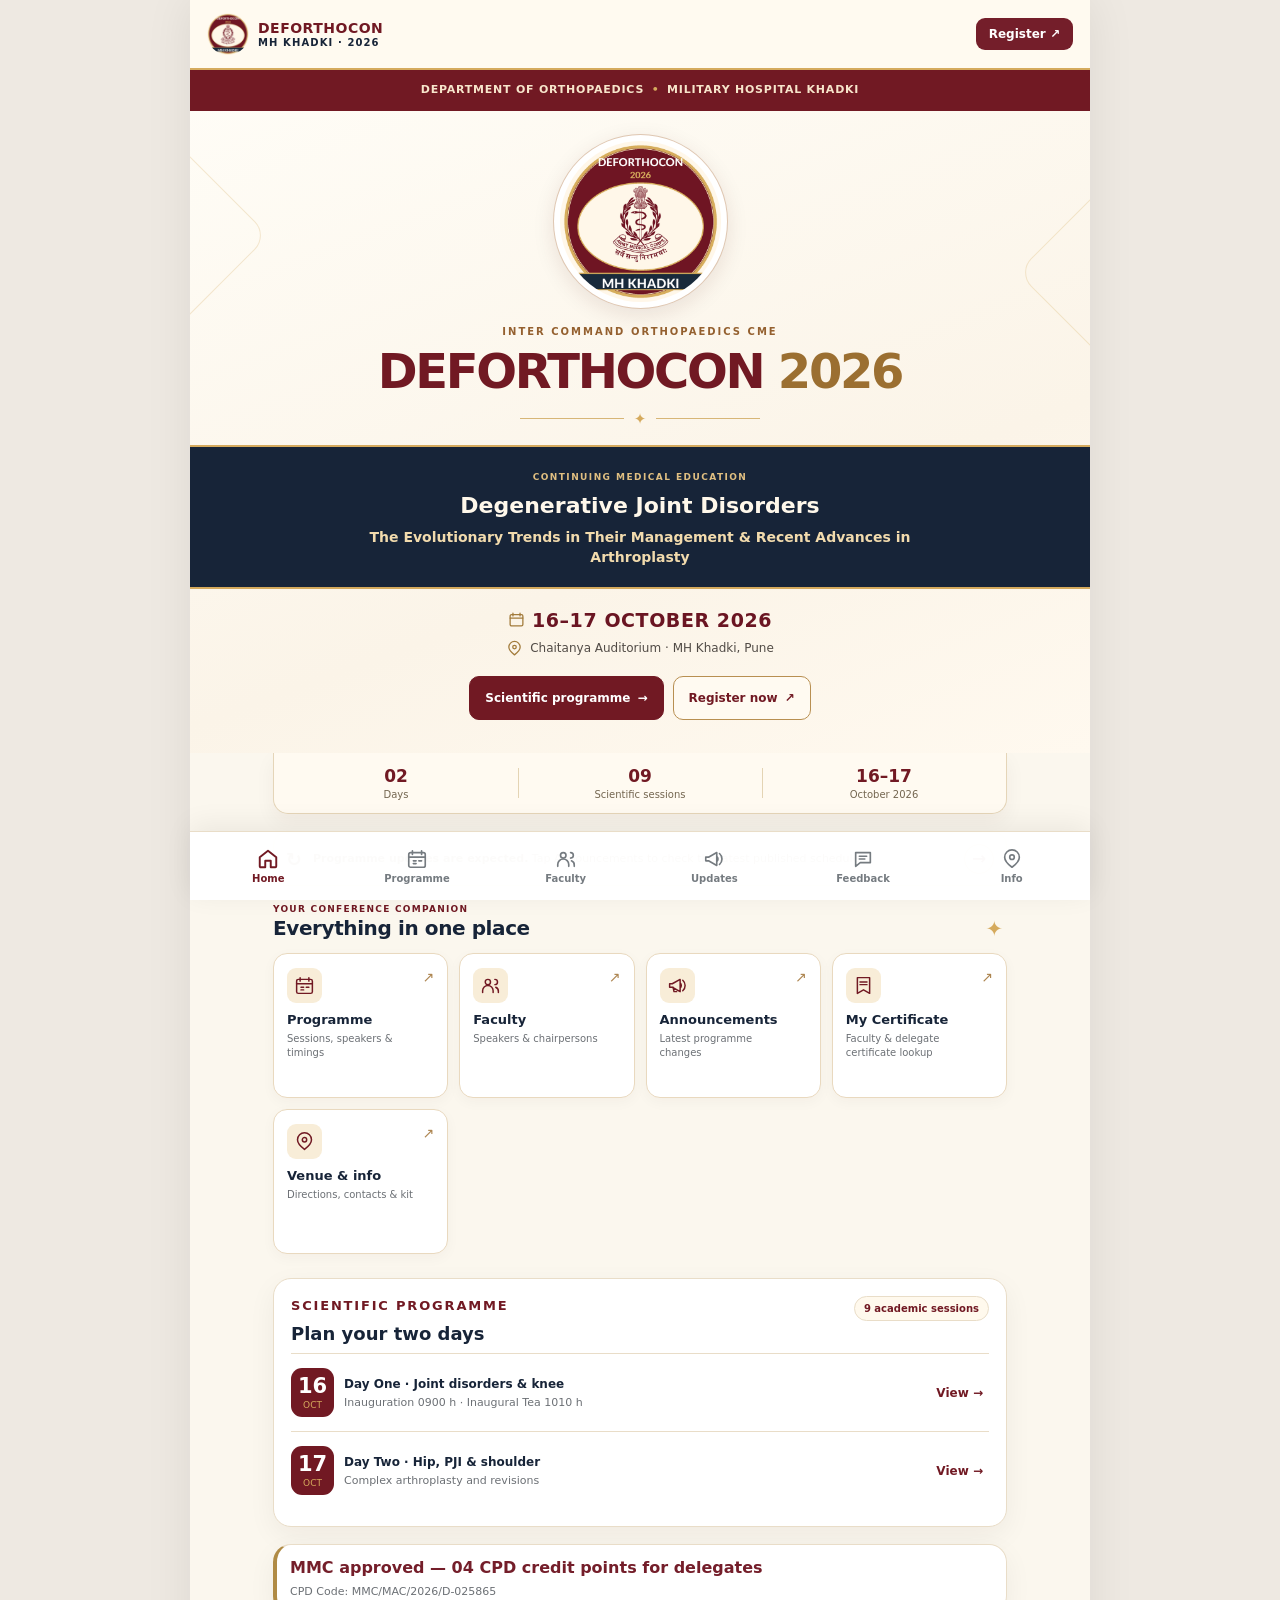
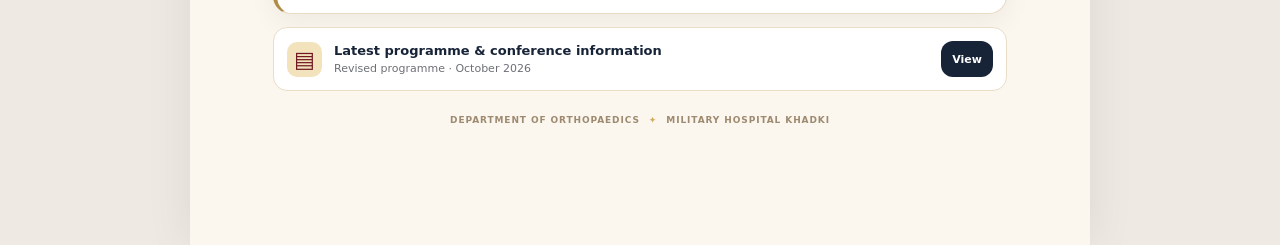
==== index.html @ d6be32d0 "Accept uploaded Brochure 3 original filename without requiring renaming" ====
<!doctype html>
<html lang="en">
<head>
  <meta charset="utf-8">
  <meta name="viewport" content="width=device-width, initial-scale=1, viewport-fit=cover">
  <meta name="theme-color" content="#6f1523">
  <meta name="description" content="DEFORTHOCON 2026 conference companion: scientific programme, faculty, registration and venue for the Orthopaedics CME at Military Hospital Khadki.">
  <meta name="apple-mobile-web-app-capable" content="yes">
  <meta name="apple-mobile-web-app-status-bar-style" content="default">
  <meta name="apple-mobile-web-app-title" content="DEFORTHOCON">
  <meta name="color-scheme" content="light">
  <link rel="manifest" href="manifest.webmanifest">
  <link rel="icon" href="assets/icon-192.png" sizes="192x192" type="image/png">
  <link rel="apple-touch-icon" href="assets/apple-touch-icon.png">
  <link rel="stylesheet" href="style.css">
  <title>DEFORTHOCON 2026 · MH Khadki</title>
</head>
<body>
  <div class="app-shell">
    <header class="topbar">
      <button id="home-logo" class="brand-button" type="button" aria-label="Go to home">
        <img src="assets/icon-192.png" width="44" height="44" alt="DefOrthoCon emblem">
        <span class="brand-wordmark"><strong>DEFORTHOCON</strong><small>MH KHADKI · 2026</small></span>
      </button>
      <a class="header-register" id="header-register" href="#registration" target="_blank" rel="noopener noreferrer">Register <span aria-hidden="true">↗</span></a>
    </header>

    <main id="main-content" tabindex="-1">
      <section id="screen-home" class="screen active" aria-labelledby="home-heading">
        <div class="hero">
          <div class="hero-ornament hero-ornament-left" aria-hidden="true"></div>
          <div class="hero-ornament hero-ornament-right" aria-hidden="true"></div>
          <div class="hero-topline">DEPARTMENT OF ORTHOPAEDICS <span aria-hidden="true">•</span> MILITARY HOSPITAL KHADKI</div>
          <div class="hero-logo-frame">
            <img class="hero-logo" src="assets/icon-512.png" width="150" height="150" alt="DefOrthoCon 2026 emblem featuring the Army Medical Corps insignia">
          </div>
          <p class="hero-kicker">INTER COMMAND ORTHOPAEDICS CME</p>
          <h1 id="home-heading">DEFORTHOCON <span>2026</span></h1>
          <div class="title-rule" aria-hidden="true"><span></span><b>✦</b><span></span></div>
          <div class="hero-thematic">
            <span class="theme-small">CONTINUING MEDICAL EDUCATION</span>
            <p>Degenerative Joint Disorders</p>
            <p class="theme-detail">The Evolutionary Trends in Their Management &amp; Recent Advances in Arthroplasty</p>
          </div>
          <div class="hero-event-info">
            <div class="hero-date"><svg viewBox="0 0 24 24" aria-hidden="true"><rect x="3" y="5" width="18" height="16" rx="2"/><path d="M7 3v4M17 3v4M3 10h18"/></svg><strong>16–17 OCTOBER 2026</strong></div>
            <div class="hero-venue"><svg viewBox="0 0 24 24" aria-hidden="true"><path d="M20 10c0 5-8 11-8 11S4 15 4 10a8 8 0 1 1 16 0Z"/><circle cx="12" cy="10" r="2.5"/></svg><span>Chaitanya Auditorium <span aria-hidden="true">·</span> MH Khadki, Pune</span></div>
          </div>
          <div class="hero-actions">
            <a class="button button-gold" href="#programme" data-screen-link="programme">Scientific programme <span aria-hidden="true">→</span></a>
            <a class="button button-outline" id="hero-register" href="#registration" target="_blank" rel="noopener noreferrer">Register now <span aria-hidden="true">↗</span></a>
          </div>
        </div>
        <div class="content home-content">
          <div class="conference-stats" aria-label="Conference at a glance">
            <div><strong>02</strong><span>Days</span></div>
            <div><strong>09</strong><span>Scientific sessions</span></div>
            <div><strong>16–17</strong><span>October 2026</span></div>
          </div>
          <div class="notice home-notice"><span class="notice-icon" aria-hidden="true">↻</span><span><strong>Programme updates are expected.</strong> Tap Announcements to check the latest published schedule.</span><button type="button" data-screen-target="updates" aria-label="View announcements">→</button></div>
          <div class="home-section-heading"><div><p class="eyebrow maroon">YOUR CONFERENCE COMPANION</p><h2 class="section-title">Everything in one place</h2></div><span class="section-mark" aria-hidden="true">✦</span></div>
          <div class="feature-grid">
            <button type="button" class="feature-card" data-screen-target="programme"><span class="feature-icon"><svg viewBox="0 0 24 24" aria-hidden="true"><rect x="3" y="5" width="18" height="16" rx="2"/><path d="M7 3v4M17 3v4M3 10h18M8 14h3M8 17h3M14 14h3"/></svg></span><strong>Programme</strong><small>Sessions, speakers &amp; timings</small><span class="feature-arrow" aria-hidden="true">↗</span></button>
            <button type="button" class="feature-card" data-screen-target="faculty"><span class="feature-icon"><svg viewBox="0 0 24 24" aria-hidden="true"><circle cx="9" cy="8" r="3"/><path d="M3 20v-2a6 6 0 0 1 12 0v2M17 5a3 3 0 0 1 0 6M18 14a5 5 0 0 1 3 5v1"/></svg></span><strong>Faculty</strong><small>Speakers &amp; chairpersons</small><span class="feature-arrow" aria-hidden="true">↗</span></button>
            <button type="button" class="feature-card" data-screen-target="updates"><span class="feature-icon"><svg viewBox="0 0 24 24" aria-hidden="true"><path d="M3 10v4h3l9 5V5l-9 5H3ZM15 9a4 4 0 0 1 0 6M18 6a8 8 0 0 1 0 12M7 14l1 5h3"/></svg></span><strong>Announcements</strong><small>Latest programme changes</small><span class="feature-arrow" aria-hidden="true">↗</span></button>
            <button type="button" class="feature-card" data-screen-target="certificate"><span class="feature-icon"><svg viewBox="0 0 24 24" aria-hidden="true"><path d="M5 3h14v18l-7-4-7 4V3Z"/><path d="M8 8h8M8 11h8"/></svg></span><strong>My Certificate</strong><small>Faculty &amp; delegate certificate lookup</small><span class="feature-arrow" aria-hidden="true">↗</span></button>
            <button type="button" class="feature-card" data-screen-target="info"><span class="feature-icon"><svg viewBox="0 0 24 24" aria-hidden="true"><path d="M20 10c0 5-8 11-8 11S4 15 4 10a8 8 0 1 1 16 0Z"/><circle cx="12" cy="10" r="2.5"/></svg></span><strong>Venue &amp; info</strong><small>Directions, contacts &amp; kit</small><span class="feature-arrow" aria-hidden="true">↗</span></button>
          </div>
          <div class="card next-card">
            <div class="card-header"><div><p class="eyebrow maroon">SCIENTIFIC PROGRAMME</p><h2>Plan your two days</h2></div><span class="mini-label">9 academic sessions</span></div>
            <div class="day-preview"><span class="date-square"><b>16</b><small>OCT</small></span><span><strong>Day One · Joint disorders &amp; knee</strong><small>Inauguration 0900 h · Inaugural Tea 1010 h</small></span><button class="text-link" data-open-day="0" type="button">View →</button></div>
            <div class="day-preview"><span class="date-square"><b>17</b><small>OCT</small></span><span><strong>Day Two · Hip, PJI &amp; shoulder</strong><small>Complex arthroplasty and revisions</small></span><button class="text-link" data-open-day="1" type="button">View →</button></div>
          </div>
          <div class="card" style="margin:13px 0;padding:13px;border-left:4px solid #b08b45"><strong style="color:#741e2a">MMC approved — 04 CPD credit points for delegates</strong><p style="font-size:11px;margin:6px 0 0">CPD Code: MMC/MAC/2026/D-025865</p></div>
          <div class="resource-card"><span class="resource-icon" aria-hidden="true">▤</span><span><strong>Latest programme &amp; conference information</strong><small>Revised programme · October 2026</small></span><a class="button button-small" href="#brochure" data-open-brochure>View</a></div>
          <p class="home-footer">DEPARTMENT OF ORTHOPAEDICS <span aria-hidden="true">✦</span> MILITARY HOSPITAL KHADKI</p>
        </div>
      </section>

      <section id="screen-programme" class="screen" aria-labelledby="programme-heading">
        <div class="page-intro"><p class="eyebrow maroon">SCIENTIFIC PROGRAMME</p><h1 id="programme-heading">Programme</h1><p>Browse sessions, chairs, speakers and timings. The programme may be updated before the conference.</p></div>
        <div class="sticky-day-switch" role="tablist" aria-label="Programme day"><button id="tab-day-0" type="button" role="tab" aria-selected="true" class="day-tab active" data-day="0">16 October <small>Friday · Day 1</small></button><button id="tab-day-1" type="button" role="tab" aria-selected="false" class="day-tab" data-day="1">17 October <small>Saturday · Day 2</small></button></div>
        <div class="content schedule-content"><div id="programme-list" aria-live="polite"></div><p class="footnote"><strong>MMC approved: 04 CPD credit points for delegates.</strong> CPD Code: MMC/MAC/2026/D-025865.</p><p class="footnote">Source: Revised scientific programme in the supplied brochure. The organising team may publish further changes.</p></div>
      </section>

      <section id="screen-faculty" class="screen" aria-labelledby="faculty-heading">
        <div class="page-intro"><p class="eyebrow maroon">CONFERENCE FACULTY</p><h1 id="faculty-heading">Faculty</h1><p>Speakers and chairpersons for DEFORTHOCON 2026, with institutional affiliations as submitted for MMC accreditation.</p></div>
        <div class="content">
          <div class="faculty-summary"><span><strong id="faculty-count">0</strong><small>Faculty members</small></span><span class="faculty-source">DEFORTHOCON 2026 · MMC faculty list</span></div>
          <label class="search-field"><span aria-hidden="true">⌕</span><input id="faculty-search" type="search" placeholder="Search name, role, affiliation or topic" autocomplete="off" aria-label="Search faculty"></label>
          <div id="faculty-list" class="faculty-list faculty-list-text"></div><p id="faculty-empty" class="empty-state" hidden>No matching faculty member found.</p>
        </div>
      </section>

      <section id="screen-updates" class="screen" aria-labelledby="updates-heading"><div class="page-intro"><p class="eyebrow maroon">CONFERENCE DESK</p><h1 id="updates-heading">Announcements</h1><p>Schedule revisions and official conference notices.</p></div><div class="content"><button class="button button-maroon full-width" id="check-updates" type="button">Check for latest version ↻</button><p id="update-status" class="footnote" role="status" aria-live="polite"></p><div id="announcements-list"></div><p class="footnote">Updates become available when the organiser republishes the site. Push notifications and live messaging are not enabled in this first version.</p></div></section>


      <section id="screen-feedback" class="screen" aria-labelledby="feedback-heading">
        <div class="page-intro"><p class="eyebrow maroon">SCIENTIFIC PROGRAMME</p><h1 id="feedback-heading">Session Feedback</h1>
          <p>Anonymous evaluation of the DEFORTHOCON scientific sessions.</p></div>
        <div class="content feedback-content">
          <div class="card feedback-card">
            <p>Rate the academic sessions you attended: <strong>1 = Poor</strong>, <strong>5 = Excellent</strong>. You may skip sessions or mark them Not attended.</p>
            <p class="footnote">No name, email ID, telephone number or login is requested.</p>
            <div class="feedback-days" role="tablist" aria-label="Feedback day">
              <button type="button" class="feedback-day active" data-feedback-day="0" role="tab" aria-selected="true">16 Oct · Day 1</button>
              <button type="button" class="feedback-day" data-feedback-day="1" role="tab" aria-selected="false">17 Oct · Day 2</button>
            </div>
            <form id="session-feedback-form" novalidate>
              <div id="feedback-sessions" aria-live="polite"></div>
              <div class="feedback-actions">
                <button type="submit" class="button button-maroon full-width" id="feedback-submit" disabled>Submit anonymous feedback</button>
                <p id="feedback-status" role="status" aria-live="polite" class="footnote">Checking feedback availability…</p>
              </div>
            </form>
          </div>
        </div>
      </section>

      <section id="screen-info" class="screen" aria-labelledby="info-heading"><div class="page-intro"><p class="eyebrow maroon">PLAN YOUR VISIT</p><h1 id="info-heading">Conference information</h1></div><div class="content">
        <div class="card"><p class="eyebrow maroon">VENUE</p><h2>Chaitanya Auditorium</h2><p>Military Hospital Khadki, Pune</p><a class="button button-maroon full-width" id="maps-link" target="_blank" rel="noopener noreferrer">Open in Google Maps ↗</a></div>
        <div class="card" id="webex-access" aria-labelledby="webex-heading">
          <p class="eyebrow maroon">LIVE ONLINE ACCESS</p>
          <h2 id="webex-heading">Join via Webex</h2>
          <p>The joining link will appear here after security clearance from the organising team.</p>
          <p class="footnote">The meeting details are not yet public. Please check this space on conference day.</p>
        </div>
        <div class="card registration" id="registration"><p class="eyebrow maroon">REGISTRATION</p><h2>Register for the CME</h2><p>Scan this QR code or open the original registration form linked in the brochure.</p><img class="qr-image" src="assets/registration-qr.png" width="180" height="180" alt="QR code for the DefOrthoCon registration form"><a class="button button-gold full-width" id="registration-link" target="_blank" rel="noopener noreferrer">Open registration form ↗</a><p class="footnote">The form and payment process are hosted externally. Check its terms and payment details before submitting.</p></div>
        <div class="card"><p class="eyebrow maroon">DOCUMENTS</p><h2>Latest programme</h2><p>Read the revised programme without leaving the app. Use the visible Back button to return here.</p><a class="button button-outline-dark full-width" href="#brochure" data-open-brochure>View latest programme →</a></div>
        <div class="card publication-card" id="digital-publications">
          <p class="eyebrow maroon">INAUGURAL RELEASE · 16 OCTOBER 2026</p>
          <h2>Digital Publications</h2>
          <p>The DEFORTHOCON 2026 scientific abstracts and patient education materials will be available here from <strong>09:30 hrs IST on 16 October 2026</strong>.</p>
          <div class="publication-tabs" role="tablist" aria-label="Choose digital publication">
            <button type="button" class="publication-tab active" id="publication-tab-souvenir" data-publication-tab="souvenir" role="tab" aria-selected="true" aria-controls="publication-panel-souvenir">e-Souvenir</button>
            <button type="button" class="publication-tab" id="publication-tab-booklet" data-publication-tab="booklet" role="tab" aria-selected="false" aria-controls="publication-panel-booklet">e-Booklet</button>
          </div>
          <div id="publication-panel-souvenir" class="publication-panel" role="tabpanel" aria-labelledby="publication-tab-souvenir">
            <div class="publication-item">
              <div><strong>Conference Abstracts</strong><small>82 pages · 16 scientific reviews · Hip, Knee and Shoulder</small></div>
              <a class="button button-outline-dark publication-download" data-publication-doc="abstracts" role="link" aria-disabled="true" tabindex="-1">Available 16 Oct, 09:30 IST</a>
            </div>
          </div>
          <div id="publication-panel-booklet" class="publication-panel" role="tabpanel" aria-labelledby="publication-tab-booklet" hidden>
            <p class="publication-section-desc">Arthroplasty Patient Information &amp; Self-Care Package · 31 pages per edition</p>
            <div class="publication-item">
              <div><strong>English Edition</strong><small>Hip, Knee and Shoulder Replacement · Patient guidance</small></div>
              <a class="button button-outline-dark publication-download" data-publication-doc="english" role="link" aria-disabled="true" tabindex="-1">Available 16 Oct, 09:30 IST</a>
            </div>
            <div class="publication-item">
              <div><strong>हिन्दी संस्करण</strong><small>आर्थ्रोप्लास्टी रोगी जानकारी · 31 पृष्ठ</small></div>
              <a class="button button-outline-dark publication-download" data-publication-doc="hindi" role="link" aria-disabled="true" tabindex="-1">Available 16 Oct, 09:30 IST</a>
            </div>
          </div>
          <p id="publication-status" class="publication-status" role="status" aria-live="polite">Checking release status…</p>
          <p class="footnote">Files are released together at 09:30 hrs IST. For problems downloading, please contact the organising team.</p>
        </div>
        <div class="card certificate-shortcut"><p class="eyebrow maroon">AFTER THE CONFERENCE</p><h2>Faculty &amp; Delegate Certificates</h2><p>Use the email ID or mobile number in the conference register. Certificates are released after attendance verification.</p><a class="button button-maroon full-width" href="#certificate" data-screen-link="certificate">Find my certificate →</a></div>
        <div class="card"><p class="eyebrow maroon">MMC ACCREDITATION</p><h2>04 CPD credit points approved for delegates</h2><p>MMC CPD Code: <strong>MMC/MAC/2026/D-025865</strong></p><p>Approved on 09 October 2026. Faculty/speaker credit is regulated separately by MMC (one point per lecture under the approval letter). Attendance verification and MMC reporting are mandatory.</p></div>
        <h2 class="section-title">Organising committee</h2><div id="committee-list" class="committee-grid"></div>
        <h2 class="section-title">For queries</h2><div id="contact-list"></div>
        <div id="install-panel" class="card install-panel"><p class="eyebrow maroon">USE LIKE AN APP</p><h2>Install DEFORTHOCON</h2><p>Keep the programme on your home screen and reopen it quickly throughout the conference.</p><button id="install-button" class="button button-maroon full-width" type="button">Install app</button><p id="install-help" class="footnote">On iPhone: open this page in Safari, tap Share, then choose “Add to Home Screen”.</p></div>
      </div></section>

      <section id="screen-certificate" class="screen" aria-labelledby="certificate-heading">
        <div class="page-intro">
          <p class="eyebrow maroon">FACULTY &amp; DELEGATES</p>
          <h1 id="certificate-heading">My Certificate</h1>
          <p>Retrieve your DEFORTHOCON 2026 certificate using the email ID or mobile number recorded with the conference team.</p>
        </div>
        <div class="content certificate-content">
          <div class="card certificate-lookup-card">
            <p class="eyebrow maroon">CERTIFICATE LOOKUP</p>
            <h2>Enter your registered details</h2>
            <p>Certificates will be released after the conference and attendance verification. Your category is selected automatically as Faculty or Delegate.</p>
            <form id="certificate-form" class="certificate-form">
              <label for="certificate-identifier">Registered email ID or mobile number</label>
              <input id="certificate-identifier" name="identifier" type="text" inputmode="email" autocomplete="email" maxlength="120" placeholder="Email ID or 10-digit mobile number" required>
              <button id="certificate-submit" class="button button-maroon full-width" type="submit">Find my certificate</button>
            </form>
            <div id="certificate-test-panel" class="card certificate-test-panel" hidden>
              <strong>Organiser-only dry run — not a valid certificate</strong>
              <p>Use your private test key to test the complete service and watermarked PDF before certificate release. This never uses real attendee records.</p>
              <label><input type="checkbox" id="certificate-test-toggle"> Enable private test mode</label>
              <div id="certificate-test-controls" hidden>
                <label for="certificate-test-key">Private test key</label>
                <input type="password" id="certificate-test-key" autocomplete="off" placeholder="Vercel CERTIFICATE_TEST_KEY">
                <label for="certificate-test-category">Test a</label>
                <select id="certificate-test-category"><option value="delegate">Delegate</option><option value="faculty">Faculty</option></select>
                <p>With test mode enabled, click <strong>Find my certificate</strong> above and then <strong>Download certificate PDF</strong>.</p>
              </div>
            </div>
            <div id="certificate-message" class="certificate-message info" role="status" aria-live="polite" hidden></div>
          </div>

          <div id="certificate-result" class="card certificate-result" hidden>
            <p class="eyebrow maroon">CERTIFICATE READY</p>
            <h2 id="certificate-person-name"></h2>
            <dl>
              <div><dt>Category</dt><dd id="certificate-person-category"></dd></div>
              <div><dt>Certificate No.</dt><dd id="certificate-person-number"></dd></div>
              <div><dt>Conference CPD accreditation</dt><dd>04 CPD points</dd></div>
            </dl>
            <button id="certificate-download" class="button button-gold full-width" type="button">Download certificate PDF</button>
          </div>

          <div class="certificate-privacy">
            <strong>Privacy</strong>
            <p>The attendee list is not published in the app. Your email/mobile is sent only to the conference certificate lookup service to find an exact match.</p>
          </div>
          <p class="footnote">If your registered details are not recognised, please contact the organising team. Some records may need email/mobile details to be completed before certificate release.</p>
        </div>
      </section>

      <section id="screen-brochure" class="screen" aria-labelledby="brochure-heading">
        <div class="brochure-toolbar">
          <button id="brochure-back" type="button" class="brochure-back" aria-label="Close brochure and return to the app">✕ Close</button>
          <strong id="brochure-heading">Latest programme</strong>
          <button id="brochure-zoom" type="button" class="brochure-zoom" aria-pressed="false">Zoom +</button>
        </div>
        <div class="brochure-reader">
          <p class="brochure-hint">Revised programme · October 2026 · Tap Zoom for larger text. The Close button remains available at the top.</p>
          <div id="brochure-canvas" class="brochure-canvas" role="region" aria-label="Brochure pages; scroll horizontally when zoomed" tabindex="0">
            <div id="brochure-pages" class="brochure-pages">
          <figure class="brochure-page"><img src="assets/brochure-pages/page-1.webp" loading="lazy" width="2134" height="1509" alt="DEFORTHOCON 2026 Revised brochure page 1 of 4"><figcaption>Page 1 of 4</figcaption></figure>
          <figure class="brochure-page"><img src="assets/brochure-pages/page-2.webp" loading="lazy" width="2134" height="1509" alt="DEFORTHOCON 2026 Revised brochure page 2 of 4"><figcaption>Page 2 of 4</figcaption></figure>
          <figure class="brochure-page"><img src="assets/brochure-pages/page-3.webp" loading="lazy" width="2134" height="1509" alt="DEFORTHOCON 2026 Revised brochure page 3 of 4"><figcaption>Page 3 of 4</figcaption></figure>
          <figure class="brochure-page"><img src="assets/brochure-pages/page-4.webp" loading="lazy" width="2134" height="1509" alt="DEFORTHOCON 2026 Revised brochure page 4 of 4"><figcaption>Page 4 of 4</figcaption></figure>
            </div>
          </div>
          <div class="brochure-end-actions">
            <button id="brochure-close-bottom" class="button button-maroon" type="button">← Back to app</button>
            <a class="button button-outline-dark" href="assets/DEFORTHOCON_2026_Brochure%203.pdf" target="_blank" rel="noopener noreferrer" aria-label="Open original PDF in a separate browser window">Programme PDF ↗</a>
          </div>
          <p class="footnote">The programme PDF opens separately; the in-app reader above always has its own Back control.</p>
        </div>
      </section>
    </main>
    <nav class="bottom-nav" aria-label="Main navigation">
      <button data-screen-target="home" class="nav-item active" type="button" aria-current="page"><svg class="nav-icon" viewBox="0 0 24 24" aria-hidden="true"><path d="m3 10 9-7 9 7v10a1 1 0 0 1-1 1h-5v-7H9v7H4a1 1 0 0 1-1-1z"/></svg><span>Home</span></button>
      <button data-screen-target="programme" class="nav-item" type="button"><svg class="nav-icon" viewBox="0 0 24 24" aria-hidden="true"><rect x="3" y="5" width="18" height="16" rx="2"/><path d="M7 3v4M17 3v4M3 10h18M8 14h3M8 17h3M14 14h3"/></svg><span>Programme</span></button>
      <button data-screen-target="faculty" class="nav-item" type="button"><svg class="nav-icon" viewBox="0 0 24 24" aria-hidden="true"><circle cx="9" cy="8" r="3"/><path d="M3 20v-2a6 6 0 0 1 12 0v2M17 5a3 3 0 0 1 0 6M18 14a5 5 0 0 1 3 5v1"/></svg><span>Faculty</span></button>
      <button data-screen-target="updates" class="nav-item" type="button"><svg class="nav-icon" viewBox="0 0 24 24" aria-hidden="true"><path d="M3 10v4h3l9 5V5l-9 5H3ZM15 9a4 4 0 0 1 0 6M18 6a8 8 0 0 1 0 12"/></svg><span>Updates</span></button>
      <button data-screen-target="feedback" class="nav-item" type="button"><svg class="nav-icon" viewBox="0 0 24 24" aria-hidden="true"><path d="M4 5h16v11H9l-5 4V5ZM8 9h8M8 12h6"/></svg><span>Feedback</span></button>
      <button data-screen-target="info" class="nav-item" type="button"><svg class="nav-icon" viewBox="0 0 24 24" aria-hidden="true"><path d="M20 10c0 5-8 11-8 11S4 15 4 10a8 8 0 1 1 16 0Z"/><circle cx="12" cy="10" r="2.5"/></svg><span>Info</span></button>
    </nav>
  </div>

  <div id="install-guide" class="install-guide" hidden aria-hidden="true">
    <div class="install-guide-backdrop" data-install-dismiss></div>
    <section class="install-guide-card" role="dialog" aria-modal="true" aria-labelledby="install-guide-title" aria-describedby="install-guide-text">
      <button id="install-guide-close" class="install-guide-close" type="button" aria-label="Close install instructions">✕</button>
      <div class="install-guide-icon" aria-hidden="true"><img src="assets/icon-192.png" width="62" height="62" alt=""></div>
      <p class="eyebrow maroon">KEEP IT ON YOUR PHONE</p>
      <h2 id="install-guide-title">Save DEFORTHOCON as an app</h2>
      <p id="install-guide-text" class="install-guide-intro">Add the conference programme to your home screen for quick access.</p>
      <ol id="install-guide-steps" class="install-guide-steps"></ol>
      <button id="install-guide-primary" class="button button-maroon full-width" type="button">Install app</button>
      <button id="install-guide-later" class="install-guide-later" type="button">Not now</button>
    </section>
  </div>
  <script src="certificate.js" defer></script>
  <script src="app.js" defer></script>
  <script src="publications.js" defer></script>
  <script src="feedback.js" defer></script>
</body>
</html>
---- style.css ----
:root{--maroon:#6f1523;--maroon-dark:#4e0c18;--navy:#192a3b;--gold:#d9af5c;--gold-soft:#f3e3bd;--cream:#fff8ec;--bg:#faf6ef;--ink:#292a2b;--muted:#6c7075;--line:#e9decd;--white:#fff;--radius:18px;--shadow:0 9px 28px rgba(37,25,17,.055);font-family:system-ui,-apple-system,BlinkMacSystemFont,"Segoe UI",Arial,sans-serif;font-synthesis:none}*{box-sizing:border-box}html{scroll-behavior:smooth}body{margin:0;background:#eee9e2;color:var(--ink)}button,input,a{font:inherit}button{cursor:pointer}button:disabled{opacity:.5}a{color:inherit;text-decoration:none}.app-shell{max-width:900px;margin:auto;min-height:100dvh;background:var(--bg);box-shadow:0 0 45px rgba(0,0,0,.08);padding-bottom:calc(80px + env(safe-area-inset-bottom))}.topbar{position:sticky;top:0;z-index:20;background:rgba(255,248,236,.97);border-bottom:1px solid var(--line);height:73px;padding:9px 17px;display:flex;align-items:center;justify-content:space-between;backdrop-filter:blur(15px)}.brand-button{display:flex;align-items:center;gap:9px;padding:0;border:0;background:none;text-align:left}.brand-button img{width:48px;height:48px;border-radius:12px}.brand-wordmark{display:grid;gap:1px}.brand-wordmark strong{color:var(--maroon);letter-spacing:.018em;font-size:15px}.brand-wordmark small{font-size:10px;letter-spacing:.11em;color:var(--navy);font-weight:750}.header-register{padding:9px 13px;background:var(--maroon);color:white;border-radius:10px;font-weight:700;font-size:12px}.screen{display:none;animation:fade .22s ease}.screen.active{display:block}@keyframes fade{from{opacity:.6;transform:translateY(5px)}to{opacity:1;transform:translateY(0)}}.hero{background:radial-gradient(circle at 80% 18%,rgba(217,175,92,.25),transparent 34%),linear-gradient(145deg,#61121f 0%,#6f1523 52%,#40101a 100%);color:#fff;position:relative;overflow:hidden;padding:28px 20px 35px;text-align:center;border-bottom:6px solid var(--gold)}.hero:before{content:"";border:1px solid rgba(255,255,255,.2);width:500px;height:500px;border-radius:50%;position:absolute;left:-280px;top:15px}.hero:after{content:"";border:1px solid rgba(217,175,92,.25);width:370px;height:370px;border-radius:50%;position:absolute;right:-215px;bottom:-135px}.hero>*{position:relative;z-index:1}.hero-topline{font-size:10px;font-weight:700;letter-spacing:.13em;line-height:1.5;color:#f6e3c5}.hero-logo{border-radius:30px;margin:18px auto 0;display:block;width:154px;height:154px;object-fit:cover;box-shadow:0 13px 35px rgba(0,0,0,.16)}.eyebrow{font-size:11px;letter-spacing:.14em;font-weight:800;color:var(--gold-soft);margin:20px 0 7px}.eyebrow.maroon{color:var(--maroon);margin:0 0 7px}.hero h1{font-size:clamp(29px,6vw,43px);line-height:1.08;letter-spacing:-.025em;margin:4px 0;color:#fff}.hero h1 span{color:var(--gold)}.hero-subtitle{max-width:570px;margin:13px auto 20px;font-size:14px;line-height:1.55;color:#f4e6df}.hero-detail{font-size:13px;line-height:1.65;font-weight:650;color:#fff6e7}.hero-detail span{color:var(--gold);font-size:21px;vertical-align:middle;margin-right:4px}.hero-actions{display:flex;justify-content:center;gap:10px;margin:23px auto 0;flex-wrap:wrap}.button{border:1px solid transparent;border-radius:12px;min-height:44px;padding:11px 15px;display:inline-flex;align-items:center;justify-content:center;gap:7px;font-size:13px;font-weight:800;text-align:center}.button-gold{background:var(--gold);color:#311e12}.button-outline{border-color:rgba(255,255,255,.65);color:#fff}.button-outline-dark{border-color:#bd9a5e;color:var(--maroon)}.button-maroon{background:var(--maroon);color:#fff}.button-small{min-height:36px;padding:8px 10px;background:var(--navy);color:white;font-size:11px}.full-width{width:100%}.content{padding:20px 16px 33px}.notice{display:flex;align-items:flex-start;gap:11px;background:#fff2d8;border:1px solid #e5c67f;border-radius:13px;padding:13px;margin:0 0 23px;color:#614a28;font-size:12px;line-height:1.5}.notice-icon{font-size:19px;font-weight:bold;line-height:1.2}.section-title{font-size:18px;margin:24px 0 13px;color:var(--navy);letter-spacing:-.02em}.feature-grid{display:grid;grid-template-columns:repeat(2,minmax(0,1fr));gap:11px}.feature-card{border:1px solid var(--line);background:#fff;border-radius:16px;padding:17px 14px;text-align:left;box-shadow:var(--shadow);display:flex;align-items:flex-start;flex-direction:column;min-height:123px}.feature-card strong{font-size:14px;color:var(--navy);margin-top:8px}.feature-card small{font-size:11px;color:var(--muted);margin-top:5px}.feature-icon{color:var(--maroon);background:var(--cream);height:32px;width:32px;display:grid;place-items:center;border-radius:10px;font-size:22px}.card{border:1px solid var(--line);background:#fff;border-radius:var(--radius);padding:17px;margin:17px 0;box-shadow:var(--shadow)}.card h2{font-size:18px;color:var(--navy);margin:4px 0 9px}.card p{font-size:13px;line-height:1.55;color:var(--muted)}.card-header{display:flex;justify-content:space-between;align-items:flex-start;gap:10px}.mini-label{background:var(--cream);color:var(--maroon);font-size:10px;font-weight:800;border:1px solid var(--line);padding:6px 9px;border-radius:20px;white-space:nowrap}.day-preview{border-top:1px solid var(--line);display:flex;align-items:center;gap:10px;padding:14px 0}.day-preview>span:nth-child(2){flex:1;min-width:0}.day-preview strong,.day-preview small{display:block}.day-preview strong{font-size:12px;line-height:1.4;color:var(--navy)}.day-preview small{font-size:11px;color:var(--muted);margin-top:3px}.date-square{border-radius:11px;background:var(--maroon);width:43px;height:49px;color:white;display:flex;align-items:center;justify-content:center;flex-direction:column;flex-shrink:0}.date-square b{font-size:21px;line-height:1}.date-square small{color:var(--gold);font-size:9px}.text-link{border:0;background:none;color:var(--maroon);font-size:12px;font-weight:800;white-space:nowrap}.resource-card{border:1px solid var(--line);border-radius:14px;padding:13px;background:white;display:flex;align-items:center;gap:12px}.resource-icon{background:var(--gold-soft);color:var(--maroon);display:grid;place-items:center;height:35px;width:35px;border-radius:10px;flex-shrink:0;font-size:22px}.resource-card>span:nth-child(2){flex:1;min-width:0}.resource-card strong{display:block;color:var(--navy);font-size:13px}.resource-card small{display:block;color:var(--muted);font-size:11px;line-height:1.4;margin-top:3px}.page-intro{padding:31px 20px 22px;background:linear-gradient(130deg,#fff9ed,#f5ead6);border-bottom:1px solid var(--line)}.page-intro h1{font-size:29px;color:var(--navy);letter-spacing:-.035em;margin:0 0 9px}.page-intro p:not(.eyebrow){font-size:13px;color:var(--muted);line-height:1.55;margin:0}.sticky-day-switch{position:sticky;top:73px;z-index:15;display:flex;gap:0;background:var(--cream);border-bottom:1px solid var(--line);padding:11px 16px}.day-tab{border:1px solid var(--line);background:#fff;color:var(--muted);width:50%;padding:11px 9px;font-weight:800;font-size:13px}.day-tab:first-child{border-radius:11px 0 0 11px}.day-tab:last-child{border-radius:0 11px 11px 0}.day-tab.active{background:var(--maroon);color:white;border-color:var(--maroon)}.day-tab small{display:block;font-size:10px;font-weight:550;margin-top:2px}.schedule-content{padding-top:12px}.session-card{margin:15px 0;background:white;border:1px solid var(--line);border-radius:16px;overflow:hidden;box-shadow:var(--shadow)}.session-heading{background:var(--navy);padding:14px;color:white}.session-heading h2{font-size:14px;margin:0 0 5px;line-height:1.4}.session-heading>span{font-size:11px;font-weight:750;color:var(--gold-soft)}.session-chairs{padding:10px 13px;background:#f7eddd;color:#604522;font-size:11px;line-height:1.5}.talk{display:grid;grid-template-columns:76px 1fr;gap:11px;padding:13px;border-bottom:1px solid var(--line);font-size:12px}.talk:last-child{border:0}.talk time{font-weight:800;color:var(--maroon);font-size:11px;padding-top:1px;line-height:1.35}.talk h3{margin:0;font-size:12px;line-height:1.48;color:#252b32}.talk p{margin:4px 0 0;font-size:11px;line-height:1.45;color:var(--muted)}.talk.break{background:#fff5e3}.talk.break h3{color:#75531e}.footnote{font-size:11px!important;line-height:1.55;color:var(--muted);margin:12px 0}.search-field{display:flex;background:white;border:1px solid var(--line);border-radius:12px;align-items:center;padding:0 12px;margin:16px 0}.search-field span{font-size:25px;color:var(--maroon)}.search-field input{border:0;outline:0;background:transparent;width:100%;height:48px;padding:5px 10px;color:var(--ink)}.faculty-list{display:grid;gap:10px}.faculty-card{background:white;border:1px solid var(--line);border-radius:14px;padding:12px;display:flex;gap:12px;align-items:center}.faculty-avatar{height:57px;width:57px;flex-shrink:0;background:linear-gradient(145deg,#751723,#261c2b);color:#ffdfab;border:2px solid #e1bf7a;border-radius:15px;display:grid;place-items:center;font-weight:800;font-size:17px;overflow:hidden}.faculty-avatar img{width:100%;height:100%;object-fit:cover}.faculty-copy{min-width:0;flex:1}.faculty-copy h3{font-size:13px;color:var(--navy);margin:0 0 5px}.faculty-copy p{font-size:11px;color:var(--muted);line-height:1.5;margin:0}.faculty-copy .faculty-role{font-weight:700;color:var(--maroon)}.faculty-copy .faculty-bio{margin-top:5px}.empty-state{background:white;border:1px solid var(--line);border-radius:12px;padding:20px;text-align:center;color:var(--muted)}#announcements-list{display:grid;gap:14px;margin-top:16px}.announcement{border-left:4px solid var(--gold);border-radius:12px;background:#fff;padding:16px;box-shadow:var(--shadow)}.announcement h2{margin:0 0 7px;font-size:15px;color:var(--navy)}.announcement time{font-size:11px;color:var(--maroon);font-weight:700}.announcement p{font-size:12px;color:var(--muted);line-height:1.55;margin:7px 0 0}.qr-image{display:block;width:190px;height:190px;margin:13px auto;image-rendering:pixelated;border:1px solid var(--line);border-radius:12px;padding:8px}.registration{scroll-margin-top:92px}.committee-grid{display:grid;grid-template-columns:repeat(2,minmax(0,1fr));gap:10px}.committee-item{background:#fff;border:1px solid var(--line);border-radius:13px;padding:12px}.committee-item h3{color:var(--maroon);font-size:11px;margin:0 0 7px;text-transform:uppercase;letter-spacing:.035em}.committee-item p{font-size:12px;margin:4px 0;line-height:1.4}.contact-item{background:white;border:1px solid var(--line);padding:13px;border-radius:13px;margin-bottom:10px;display:flex;justify-content:space-between;align-items:center;gap:8px}.contact-item strong,.contact-item small{display:block}.contact-item strong{font-size:13px;color:var(--navy)}.contact-item small{font-size:11px;color:var(--muted);margin-top:3px}.contact-item a{font-size:12px;font-weight:800;background:var(--cream);border:1px solid var(--line);padding:9px;border-radius:10px;color:var(--maroon)}.install-panel{background:#fff8ed}.bottom-nav{position:fixed;z-index:25;bottom:0;left:50%;transform:translateX(-50%);width:min(100%,900px);background:rgba(255,255,255,.98);box-shadow:0 -6px 28px rgba(0,0,0,.065);border-top:1px solid var(--line);padding:5px 4px calc(5px + env(safe-area-inset-bottom));display:grid;grid-template-columns:repeat(6,minmax(0,1fr))}.nav-item{border:0;background:none;display:flex;flex-direction:column;align-items:center;justify-content:center;gap:3px;min-height:58px;color:#757b80;font-size:10px;font-weight:700}.nav-item.active{color:var(--maroon)}.nav-icon{font-size:24px;line-height:1.1}.nav-item.active .nav-icon{color:var(--maroon)}@media(min-width:700px){.hero{padding-top:35px;padding-bottom:44px}.hero-logo{width:180px;height:180px}.content{padding-left:28px;padding-right:28px}.page-intro{padding:36px 30px}.feature-grid{grid-template-columns:repeat(4,minmax(0,1fr))}.committee-grid{grid-template-columns:repeat(3,minmax(0,1fr))}.faculty-list{grid-template-columns:repeat(2,minmax(0,1fr))}.hero-subtitle{font-size:16px}.schedule-content{max-width:760px;margin:auto}.sticky-day-switch{justify-content:center}.day-tab{max-width:330px}.hero h1{font-size:45px}}


/* Version 2: brochure-aligned, mobile-first home screen. */
:root { --maroon:#711923; --maroon-dark:#4d111d; --navy:#172438; --gold:#d5aa5d; --cream:#fff9ed; --bg:#fbf7ee; --line:#e9ddc8; }
.topbar { height:70px; background:rgba(255,250,240,.975); border-bottom:2px solid #d5aa5d; }
.brand-button img { border-radius:50%; width:42px; height:42px; }
.brand-wordmark strong { font-size:14px; letter-spacing:.035em; }
.header-register { background:#741e2a; border-radius:9px; }
.hero { background:linear-gradient(160deg,#fffdf7 0%,#fbf4e8 65%,#fff9ef 100%); padding:0 16px 25px; color:var(--maroon); border-bottom:0; overflow:hidden; }
.hero:before,.hero:after { display:none; }
.hero-ornament { position:absolute; width:165px; height:165px; border:1px solid rgba(213,170,93,.26); transform:rotate(45deg); border-radius:20px; pointer-events:none; }
.hero-ornament-left { top:83px;left:-120px; }
.hero-ornament-right { top:120px;right:-126px; }
.hero-topline { background:var(--maroon); color:#f7e5cb; font-size:9px; line-height:1.5; font-weight:750; letter-spacing:.07em; margin:0 -16px; padding:12px 10px; }
.hero-topline span { padding:0 3px; color:var(--gold); }
.hero-logo-frame { width:158px; height:158px; margin:20px auto 0; padding:6px; border-radius:50%; border:1px solid rgba(168,105,48,.37); background:white; box-shadow:0 6px 21px rgba(66,21,22,.1); }
.hero-logo { display:block; margin:0; width:100%; height:100%; object-fit:contain; border-radius:50%; box-shadow:none; }
.hero-kicker { color:#94602f; font-weight:850; font-size:10px; letter-spacing:.2em; margin:17px 0 9px; }
.hero h1 { margin:0 auto; font-weight:850; font-size:clamp(30px,7.2vw,44px); letter-spacing:-.048em; line-height:1.05; color:var(--maroon); white-space:nowrap; }
.hero h1 span { color:#9b6f31; }
.title-rule { max-width:240px; display:flex; gap:10px; align-items:center; margin:14px auto 17px; color:var(--gold); }
.title-rule span { height:1px; background:#d7b677; flex:1; }
.title-rule b { font-size:15px; font-weight:400; }
.hero-thematic { background:#172438; color:#f7dfac; margin:0 -16px; padding:18px 18px 19px; border-top:2px solid #d5aa5d; border-bottom:2px solid #d5aa5d; }
.hero-thematic .theme-small { font-size:9px; font-weight:800; letter-spacing:.16em; color:#e0bf81; }
.hero-thematic p { margin:8px auto 3px; font-size:18px; line-height:1.28; font-weight:760; color:#fff8eb; }
.hero-thematic .theme-detail { margin:7px auto 0; font-size:12px; font-weight:550; line-height:1.45; color:#f2dbad; max-width:590px; }
.hero-event-info { display:grid; gap:7px; padding:18px 0 0; }
.hero-date,.hero-venue { display:flex; justify-content:center; align-items:center; gap:7px; font-size:12px; line-height:1.4; color:#514337; }
.hero-date strong { color:#6a1522; font-size:16px; letter-spacing:.03em; }
.hero-date svg,.hero-venue svg { width:17px;height:17px;flex-shrink:0;fill:none;stroke:#a27b3b;stroke-width:1.8;stroke-linecap:round;stroke-linejoin:round; }
.hero-venue { color:#514b46; }
.hero-actions { margin:19px 0 0; gap:9px; }
.hero .button { min-height:44px; border-radius:10px; font-size:12px; }
.hero .button-gold { background:var(--maroon); color:white; border-color:var(--maroon); }
.hero .button-outline { background:#fffaf1; color:var(--maroon); border-color:#b88f51; }
.home-content { padding-top:0; }
.conference-stats { border:1px solid #e5d5b8; border-top:0; background:#fffaf1; display:grid; grid-template-columns:repeat(3,1fr); border-radius:0 0 15px 15px; box-shadow:0 8px 20px rgba(59,29,22,.05); }
.conference-stats div { padding:13px 4px; text-align:center; position:relative; }
.conference-stats div+div:before { content:""; width:1px; height:30px; background:#e4d4b4; position:absolute; left:0; top:calc(50% - 15px); }
.conference-stats strong { display:block; color:var(--maroon); font-size:17px; font-weight:850; }
.conference-stats span { display:block; color:#746650; font-size:10px; margin-top:3px; }
.home-notice { margin:18px 0 18px; background:#fff5df; border-color:#eed6a1; align-items:center; padding:11px 12px; font-size:11px; }
.home-notice>span:nth-child(2){ flex:1; }
.home-notice button { width:30px;height:30px;border-radius:50%;border:1px solid #d4b77d;background:#fff;color:var(--maroon);font-weight:800;font-size:17px; }
.home-section-heading { display:flex; align-items:end; justify-content:space-between; }
.home-section-heading .section-title { margin:2px 0 13px; font-size:20px; }
.home-section-heading .section-mark { color:var(--gold); font-size:21px; padding:0 4px 12px; }
.home-section-heading .eyebrow { font-size:9px; margin:0; }
.feature-card { position:relative; padding:14px 13px; min-height:122px; border-radius:14px; border-color:#e9d9bf; box-shadow:0 4px 14px rgba(51,24,20,.035); }
.feature-icon { background:#f8edd8; color:var(--maroon); width:35px;height:35px; border-radius:9px; }
.feature-icon svg { width:21px;height:21px;fill:none;stroke:currentColor;stroke-width:1.7;stroke-linecap:round;stroke-linejoin:round; }
.feature-card strong { margin-top:9px; font-size:13px; }
.feature-card small { max-width:calc(100% - 10px); font-size:10px; line-height:1.35; }
.feature-arrow { position:absolute; top:15px; right:13px; color:#ad8550; font-size:14px; }
.next-card { margin-top:24px; }
.home-footer { color:#9e8a70; letter-spacing:.1em; text-align:center; font-size:9px; font-weight:700; margin:24px auto 7px; }
.home-footer span { color:var(--gold); margin:0 5px; }
.nav-icon { display:block; width:22px;height:22px;fill:none;stroke:currentColor;stroke-width:1.8;stroke-linecap:round;stroke-linejoin:round; }
.nav-item.active .nav-icon { stroke-width:2.1; }
@media(min-width:700px) {
 .hero { padding-bottom:33px; }
 .hero-topline { margin:0 -16px; font-size:11px; }
 .hero-logo-frame { width:175px;height:175px; margin-top:23px; }
 .hero h1 { font-size:48px; }
 .hero-thematic { margin:0 -16px; }
 .hero-thematic p { font-size:22px; }
 .hero-thematic .theme-detail { font-size:14px; }
 .hero-date strong { font-size:19px; }
 .home-content { max-width:790px; margin:auto; }
 .feature-card { min-height:145px; }
}
@media(max-width:370px) { .hero h1 { font-size:28px; } .hero-topline { font-size:8px; } .hero .button { padding:10px 11px; font-size:11px; } }
@media(prefers-reduced-motion:reduce) { .screen { animation:none; } html {scroll-behavior:auto;} }


/* Version 3: text-first faculty directory based on MMC accreditation list. */
.faculty-summary{display:flex;align-items:center;justify-content:space-between;gap:14px;background:linear-gradient(135deg,#fff9ee,#f6ead3);border:1px solid #e5d1ab;border-radius:14px;padding:13px 14px;margin-bottom:14px}
.faculty-summary>span:first-child{display:flex;align-items:baseline;gap:8px}.faculty-summary strong{font-size:23px;line-height:1;color:var(--maroon)}.faculty-summary small{font-size:10px;color:#746650;font-weight:750;text-transform:uppercase;letter-spacing:.04em}.faculty-source{font-size:9px;color:#8b7453;text-align:right;font-weight:700;letter-spacing:.035em}
.faculty-list-text{display:grid;grid-template-columns:1fr;gap:11px;margin-top:15px}.faculty-card-text{display:block;padding:15px 15px 14px;border-left:4px solid var(--gold);box-shadow:0 4px 16px rgba(54,31,23,.045)}
.faculty-card-top{display:flex;align-items:flex-start;justify-content:space-between;gap:12px}.faculty-card-top h3{font-size:14px;line-height:1.3;margin:0;color:var(--navy)}.faculty-affiliation{font-size:11px!important;color:#6d675f!important;margin-top:5px!important;line-height:1.35!important}.faculty-role-badge{flex:0 0 auto;max-width:120px;background:#f6ead3;border:1px solid #e0c188;color:var(--maroon);font-size:9px;font-weight:850;text-transform:uppercase;letter-spacing:.035em;line-height:1.25;padding:5px 7px;border-radius:999px;text-align:center}
.faculty-topics{margin-top:12px;padding-top:10px;border-top:1px solid #eee2cf}.faculty-topics span{display:block;font-size:8px;font-weight:850;color:#a17232;text-transform:uppercase;letter-spacing:.1em;margin-bottom:4px}.faculty-topics p{margin:0!important;color:#4f4b46!important;font-size:10.5px!important;line-height:1.45!important}
@media(min-width:700px){.faculty-list-text{grid-template-columns:repeat(2,minmax(0,1fr));gap:13px}.faculty-card-text{min-height:170px}.faculty-summary{padding:15px 18px}.faculty-card-top h3{font-size:15px}.faculty-topics p{font-size:11px!important}}


/* v4: in-app brochure reader: avoids full-screen native PDF trapping on mobile PWAs */
.brochure-toolbar{position:sticky;top:70px;z-index:18;display:grid;grid-template-columns:auto 1fr auto;align-items:center;gap:9px;padding:10px 12px;background:#fffaf0;border-bottom:2px solid #d5aa5d;box-shadow:0 3px 12px rgba(25,31,37,.07)}
.brochure-toolbar strong{font-size:13px;line-height:1.2;color:var(--navy);text-align:center}
.brochure-toolbar button{border:1px solid #d9bf92;border-radius:10px;min-height:40px;padding:9px 12px;font-weight:800;font-size:12px;background:#fff;color:var(--maroon)}
.brochure-back{white-space:nowrap}
.brochure-reader{padding:12px 10px 30px}
.brochure-hint{font-size:11px;line-height:1.5;color:#62594f;text-align:center;margin:4px auto 13px}
.brochure-canvas{overflow-x:auto;-webkit-overflow-scrolling:touch;overscroll-behavior-x:contain;border:1px solid #dfd1b9;border-radius:12px;background:#e9dfd0}
.brochure-pages{width:100%;display:grid;gap:14px;padding:8px;align-items:start}
.brochure-page{padding:0;margin:0;background:white;min-width:0;box-shadow:0 2px 8px rgba(0,0,0,.08)}
.brochure-page img{display:block;width:100%;height:auto;cursor:zoom-in;touch-action:pan-x pan-y}
.brochure-page figcaption{text-align:center;font-size:10px;padding:7px;color:#655442;font-weight:700}
.brochure-pages.zoomed{width:1100px;max-width:none}
.brochure-pages.zoomed .brochure-page img{cursor:zoom-out}
.brochure-end-actions{display:flex;justify-content:center;flex-wrap:wrap;gap:10px;margin:18px 0 0}
.brochure-end-actions .button{flex:1;min-width:125px}
.brochure-toolbar button:focus-visible,.brochure-page img:focus-visible{outline:3px solid #2872af;outline-offset:2px}
@media(min-width:700px){.brochure-toolbar{padding:12px 24px}.brochure-reader{padding:18px 24px 34px}.brochure-pages{max-width:780px;margin:auto;padding:14px}.brochure-pages.zoomed{max-width:none}}


/* v5: device-aware PWA install guidance */
.install-guide[hidden]{display:none!important}
.install-guide{position:fixed;inset:0;z-index:1000;display:grid;place-items:end center;padding:16px;padding-bottom:max(16px,env(safe-area-inset-bottom))}
.install-guide-backdrop{position:absolute;inset:0;background:rgba(20,24,29,.52);backdrop-filter:blur(2px);-webkit-backdrop-filter:blur(2px)}
.install-guide-card{position:relative;width:min(100%,430px);background:#fffaf0;border:1px solid #dec79c;border-radius:20px;padding:20px 18px 16px;box-shadow:0 22px 60px rgba(25,20,18,.32);text-align:left;animation:installGuideIn .24s ease-out}
.install-guide-close{position:absolute;right:12px;top:12px;width:36px;height:36px;border-radius:50%;border:1px solid #dfcfb2;background:#fff;color:var(--maroon);font-size:16px;font-weight:850}
.install-guide-icon{width:70px;height:70px;border-radius:18px;background:#fff;border:1px solid #ead8b7;box-shadow:0 4px 14px rgba(71,35,25,.08);display:grid;place-items:center;margin-bottom:12px;overflow:hidden}
.install-guide-icon img{width:62px;height:62px;border-radius:14px}
.install-guide-card h2{margin:4px 42px 8px 0;color:var(--navy);font-size:21px;line-height:1.2}
.install-guide-intro{margin:0 0 12px;color:#635b52;font-size:12px;line-height:1.5}
.install-guide-steps{counter-reset:step;display:grid;gap:9px;list-style:none;padding:0;margin:12px 0 16px}
.install-guide-steps li{counter-increment:step;display:grid;grid-template-columns:30px 1fr;align-items:start;gap:9px;color:#403b36;font-size:12px;line-height:1.45}
.install-guide-steps li::before{content:counter(step);width:28px;height:28px;border-radius:50%;background:#f2e1c2;border:1px solid #dbbb82;color:var(--maroon);display:grid;place-items:center;font-weight:850}
.install-guide-later{display:block;width:100%;border:0;background:transparent;color:#786b5c;font-size:12px;font-weight:750;padding:11px 8px 3px}
body.install-guide-open{overflow:hidden}
@keyframes installGuideIn{from{transform:translateY(18px);opacity:0}to{transform:translateY(0);opacity:1}}
@media(min-width:700px){.install-guide{place-items:center}.install-guide-card{padding:24px 22px 18px}.install-guide-card h2{font-size:23px}}
@media(prefers-reduced-motion:reduce){.install-guide-card{animation:none}}


/* v6: certificate lookup and download */
.certificate-content{max-width:720px;margin:0 auto}
.certificate-lookup-card{border-top:4px solid var(--gold)}
.certificate-form{display:grid;gap:9px;margin-top:16px}
.certificate-form label{font-size:11px;font-weight:800;color:var(--navy)}
.certificate-form input{width:100%;min-height:49px;border:1px solid #d9c9ad;border-radius:11px;background:#fffdf8;color:var(--ink);padding:11px 12px;outline:none;font-size:14px}
.certificate-form input:focus{border-color:#a97a35;box-shadow:0 0 0 3px rgba(213,170,93,.18)}
.certificate-message{border-radius:11px;padding:11px 12px;margin-top:13px;font-size:11px;line-height:1.5;border:1px solid transparent}
.certificate-message.info{background:#f5f0e7;border-color:#ded1ba;color:#625846}
.certificate-message.pending{background:#fff5df;border-color:#ead09a;color:#73521d}
.certificate-message.success{background:#eef7ee;border-color:#b9d7bc;color:#2f6236}
.certificate-message.error{background:#fff0f0;border-color:#e5b8b8;color:#8b2d2d}
.certificate-result{border:2px solid #ddbd78;background:linear-gradient(145deg,#fffdfa,#fff7e8)}
.certificate-result h2{font-size:20px;margin-bottom:15px}
.certificate-result dl{margin:0 0 16px;display:grid;gap:8px}
.certificate-result dl div{display:flex;justify-content:space-between;gap:15px;padding:9px 0;border-bottom:1px solid #eadfcb}
.certificate-result dt{font-size:11px;color:var(--muted);font-weight:700}
.certificate-result dd{margin:0;text-align:right;font-size:12px;color:var(--navy);font-weight:800}
.certificate-privacy{margin:16px 2px 0;padding:13px;border:1px dashed #d6c49f;border-radius:12px;background:#fffaf0}
.certificate-privacy strong{font-size:11px;color:var(--maroon)}
.certificate-privacy p{font-size:10.5px;line-height:1.5;color:var(--muted);margin:5px 0 0}
.certificate-shortcut{background:linear-gradient(135deg,#fffaf0,#f4e5c9)}
@media(min-width:700px){.certificate-form{grid-template-columns:1fr auto;align-items:end}.certificate-form label{grid-column:1/-1}.certificate-form .button{min-width:190px}.certificate-form input{min-width:360px}}

/* v7: organiser-only certificate dry run */
.certificate-test-panel{border:1px dashed #ad925b;background:#fffaee;padding:14px;margin:15px 0}
.certificate-test-panel strong{font-size:12px;color:#7e1430}
.certificate-test-panel label{display:block;font-size:12px;color:#192a3b;margin:8px 0 4px;font-weight:750}
.certificate-test-panel input[type="checkbox"]{margin-right:5px}
.certificate-test-panel input[type="password"],.certificate-test-panel select{display:block;width:100%;min-height:42px;border-radius:9px;border:1px solid #c4aa7d;background:white;padding:8px}
.certificate-test-panel p{font-size:11px;line-height:1.5}

/* Conference publications: restrained styling matching the existing Info page. */
.publication-tabs{display:grid;grid-template-columns:1fr 1fr;gap:0;margin-top:16px;border:1px solid #ddc9aa;border-radius:12px;overflow:hidden}
.publication-tab{background:#fff8ec;border:0;color:var(--maroon);font-size:14px;font-weight:800;padding:12px 8px}
.publication-tab+.publication-tab{border-left:1px solid #ddc9aa}
.publication-tab.active{background:var(--maroon);color:#fff}
.publication-tab:focus-visible{outline:3px solid var(--gold);outline-offset:-3px}
.publication-panel{padding-top:8px}.publication-panel[hidden]{display:none}
.publication-item{padding:15px 0;border-bottom:1px solid var(--line);display:flex;flex-wrap:wrap;align-items:center;justify-content:space-between;gap:12px}
.publication-item>div{flex:1 1 210px;min-width:0}
.publication-item strong{display:block;color:var(--navy);font-size:15px;line-height:1.35}
.publication-item small{display:block;color:var(--muted);font-size:12px;line-height:1.4;margin-top:4px}
.publication-item>.button{flex:1 1 190px;max-width:320px}
.publication-download[aria-disabled="true"]{opacity:.72;cursor:default;pointer-events:none}
.publication-section-desc{margin:9px 0 2px}
.publication-status{font-weight:750;color:var(--maroon);margin:12px 0 3px}
@media(max-width:560px){.publication-item>.button{flex-basis:100%;max-width:none}}


/* Anonymous scientific session feedback: original maroon / cream / gold palette. */
.feedback-content{max-width:980px;margin:0 auto}
.feedback-card{border-top:4px solid var(--gold)}
.feedback-days{display:grid;grid-template-columns:1fr 1fr;gap:0;margin:17px 0 14px;border:1px solid #ddc9aa;border-radius:11px;overflow:hidden}
.feedback-day{border:0;background:#fff8ec;color:var(--maroon);font-size:13px;font-weight:800;padding:13px 8px;cursor:pointer}
.feedback-day+.feedback-day{border-left:1px solid #ddc9aa}
.feedback-day.active{background:var(--maroon);color:white}
.feedback-day:focus-visible,.feedback-option:focus-within{outline:2px solid var(--gold);outline-offset:2px}
.feedback-table-head,.feedback-table-row{display:grid;grid-template-columns:minmax(180px,1.3fr) minmax(275px,1.55fr) minmax(160px,1fr);align-items:center;column-gap:12px}
.feedback-table-head{background:var(--navy);border-radius:7px;padding:12px;color:#fff;font-size:12px;font-weight:800}
.feedback-table-row{padding:14px 7px;border-bottom:1px solid var(--line)}
.feedback-session-name strong{display:block;color:var(--maroon);font-size:13px;line-height:1.4}
.feedback-session-name small{display:block;color:#606975;font-size:10.5px;line-height:1.45;margin-top:5px}
.feedback-rating{display:flex;flex-wrap:wrap;gap:4px;align-items:center;border:0;margin:0;padding:0;min-width:0}
.feedback-option{position:relative;cursor:pointer;display:inline-block}
.feedback-option input{position:absolute;opacity:0;width:100%;height:100%;inset:0;cursor:pointer}
.feedback-option span{display:flex;align-items:center;justify-content:center;min-width:31px;min-height:36px;background:#fffaf0;border:1px solid #ddc9aa;border-radius:7px;font-weight:750;color:var(--maroon);font-size:12px;padding:0 5px}
.feedback-option input:checked+span{background:var(--maroon);border-color:var(--maroon);color:#fff}
.feedback-option input:focus-visible+span{outline:2px solid #2872af;outline-offset:1px}
.feedback-na span{padding:0 7px;font-size:10px;white-space:nowrap}
.feedback-remarks textarea{display:block;box-sizing:border-box;width:100%;max-height:130px;min-height:55px;border:1px solid #ddc9aa;border-radius:8px;padding:9px 10px;font-size:12px;line-height:1.5;background:#fff;color:#19253b;resize:vertical}
.feedback-actions{margin-top:22px}
.feedback-actions .button:disabled{opacity:.6;cursor:not-allowed}
.sr-only{position:absolute!important;width:1px;height:1px;padding:0;margin:-1px;overflow:hidden;clip:rect(0,0,0,0);white-space:nowrap;border:0}
@media(max-width:700px){
 .feedback-table-head{display:none}
 .feedback-table-row{display:grid;grid-template-columns:1fr;row-gap:11px;padding:17px 2px}
 .feedback-session-name strong{font-size:14px}
 .feedback-option span{min-width:33px;min-height:40px}
 .feedback-rating{gap:5px}
 .feedback-remarks textarea{min-height:48px}
 .bottom-nav .nav-item{font-size:9px;gap:2px}
 .bottom-nav .nav-icon{width:22px;height:22px}
}
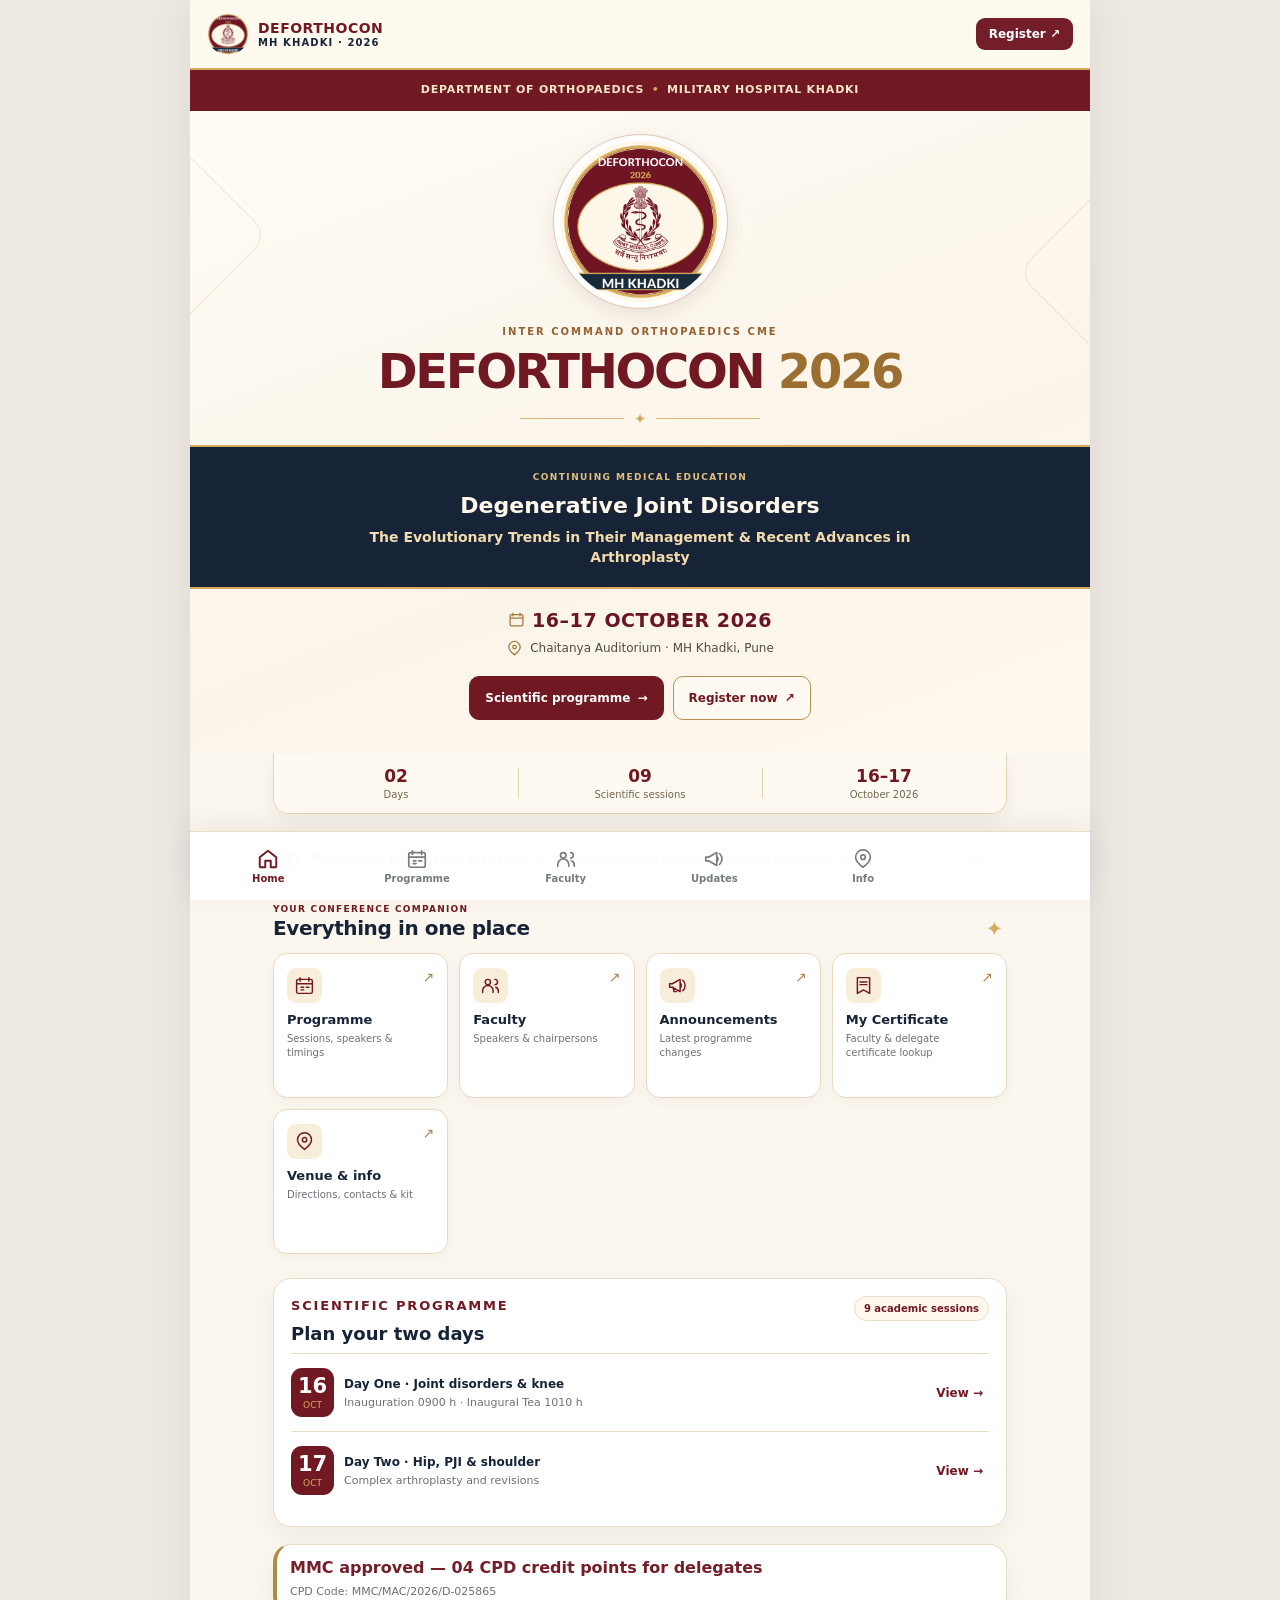
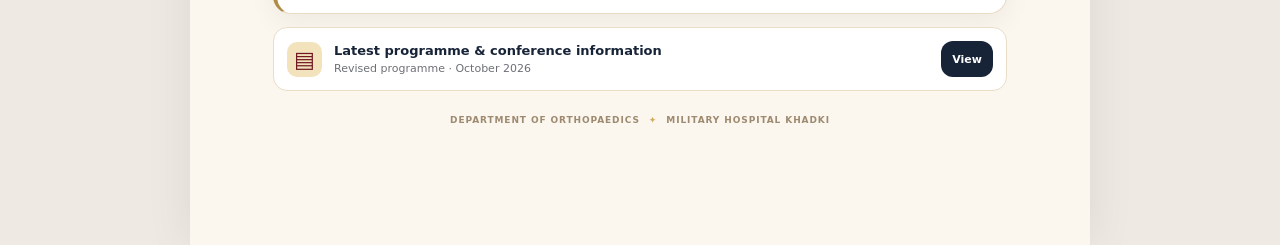
==== commit c8bc97d4: "Remove abandoned feedback feature; retain Brochure 3 and Webex preparations" ====
--- a/index.html
+++ b/index.html
@@ -95,28 +95,6 @@
       <section id="screen-updates" class="screen" aria-labelledby="updates-heading"><div class="page-intro"><p class="eyebrow maroon">CONFERENCE DESK</p><h1 id="updates-heading">Announcements</h1><p>Schedule revisions and official conference notices.</p></div><div class="content"><button class="button button-maroon full-width" id="check-updates" type="button">Check for latest version ↻</button><p id="update-status" class="footnote" role="status" aria-live="polite"></p><div id="announcements-list"></div><p class="footnote">Updates become available when the organiser republishes the site. Push notifications and live messaging are not enabled in this first version.</p></div></section>
 
 
-      <section id="screen-feedback" class="screen" aria-labelledby="feedback-heading">
-        <div class="page-intro"><p class="eyebrow maroon">SCIENTIFIC PROGRAMME</p><h1 id="feedback-heading">Session Feedback</h1>
-          <p>Anonymous evaluation of the DEFORTHOCON scientific sessions.</p></div>
-        <div class="content feedback-content">
-          <div class="card feedback-card">
-            <p>Rate the academic sessions you attended: <strong>1 = Poor</strong>, <strong>5 = Excellent</strong>. You may skip sessions or mark them Not attended.</p>
-            <p class="footnote">No name, email ID, telephone number or login is requested.</p>
-            <div class="feedback-days" role="tablist" aria-label="Feedback day">
-              <button type="button" class="feedback-day active" data-feedback-day="0" role="tab" aria-selected="true">16 Oct · Day 1</button>
-              <button type="button" class="feedback-day" data-feedback-day="1" role="tab" aria-selected="false">17 Oct · Day 2</button>
-            </div>
-            <form id="session-feedback-form" novalidate>
-              <div id="feedback-sessions" aria-live="polite"></div>
-              <div class="feedback-actions">
-                <button type="submit" class="button button-maroon full-width" id="feedback-submit" disabled>Submit anonymous feedback</button>
-                <p id="feedback-status" role="status" aria-live="polite" class="footnote">Checking feedback availability…</p>
-              </div>
-            </form>
-          </div>
-        </div>
-      </section>
-
       <section id="screen-info" class="screen" aria-labelledby="info-heading"><div class="page-intro"><p class="eyebrow maroon">PLAN YOUR VISIT</p><h1 id="info-heading">Conference information</h1></div><div class="content">
         <div class="card"><p class="eyebrow maroon">VENUE</p><h2>Chaitanya Auditorium</h2><p>Military Hospital Khadki, Pune</p><a class="button button-maroon full-width" id="maps-link" target="_blank" rel="noopener noreferrer">Open in Google Maps ↗</a></div>
         <div class="card" id="webex-access" aria-labelledby="webex-heading">
@@ -241,7 +219,6 @@
       <button data-screen-target="programme" class="nav-item" type="button"><svg class="nav-icon" viewBox="0 0 24 24" aria-hidden="true"><rect x="3" y="5" width="18" height="16" rx="2"/><path d="M7 3v4M17 3v4M3 10h18M8 14h3M8 17h3M14 14h3"/></svg><span>Programme</span></button>
       <button data-screen-target="faculty" class="nav-item" type="button"><svg class="nav-icon" viewBox="0 0 24 24" aria-hidden="true"><circle cx="9" cy="8" r="3"/><path d="M3 20v-2a6 6 0 0 1 12 0v2M17 5a3 3 0 0 1 0 6M18 14a5 5 0 0 1 3 5v1"/></svg><span>Faculty</span></button>
       <button data-screen-target="updates" class="nav-item" type="button"><svg class="nav-icon" viewBox="0 0 24 24" aria-hidden="true"><path d="M3 10v4h3l9 5V5l-9 5H3ZM15 9a4 4 0 0 1 0 6M18 6a8 8 0 0 1 0 12"/></svg><span>Updates</span></button>
-      <button data-screen-target="feedback" class="nav-item" type="button"><svg class="nav-icon" viewBox="0 0 24 24" aria-hidden="true"><path d="M4 5h16v11H9l-5 4V5ZM8 9h8M8 12h6"/></svg><span>Feedback</span></button>
       <button data-screen-target="info" class="nav-item" type="button"><svg class="nav-icon" viewBox="0 0 24 24" aria-hidden="true"><path d="M20 10c0 5-8 11-8 11S4 15 4 10a8 8 0 1 1 16 0Z"/><circle cx="12" cy="10" r="2.5"/></svg><span>Info</span></button>
     </nav>
   </div>
@@ -262,6 +239,5 @@
   <script src="certificate.js" defer></script>
   <script src="app.js" defer></script>
   <script src="publications.js" defer></script>
-  <script src="feedback.js" defer></script>
 </body>
 </html>
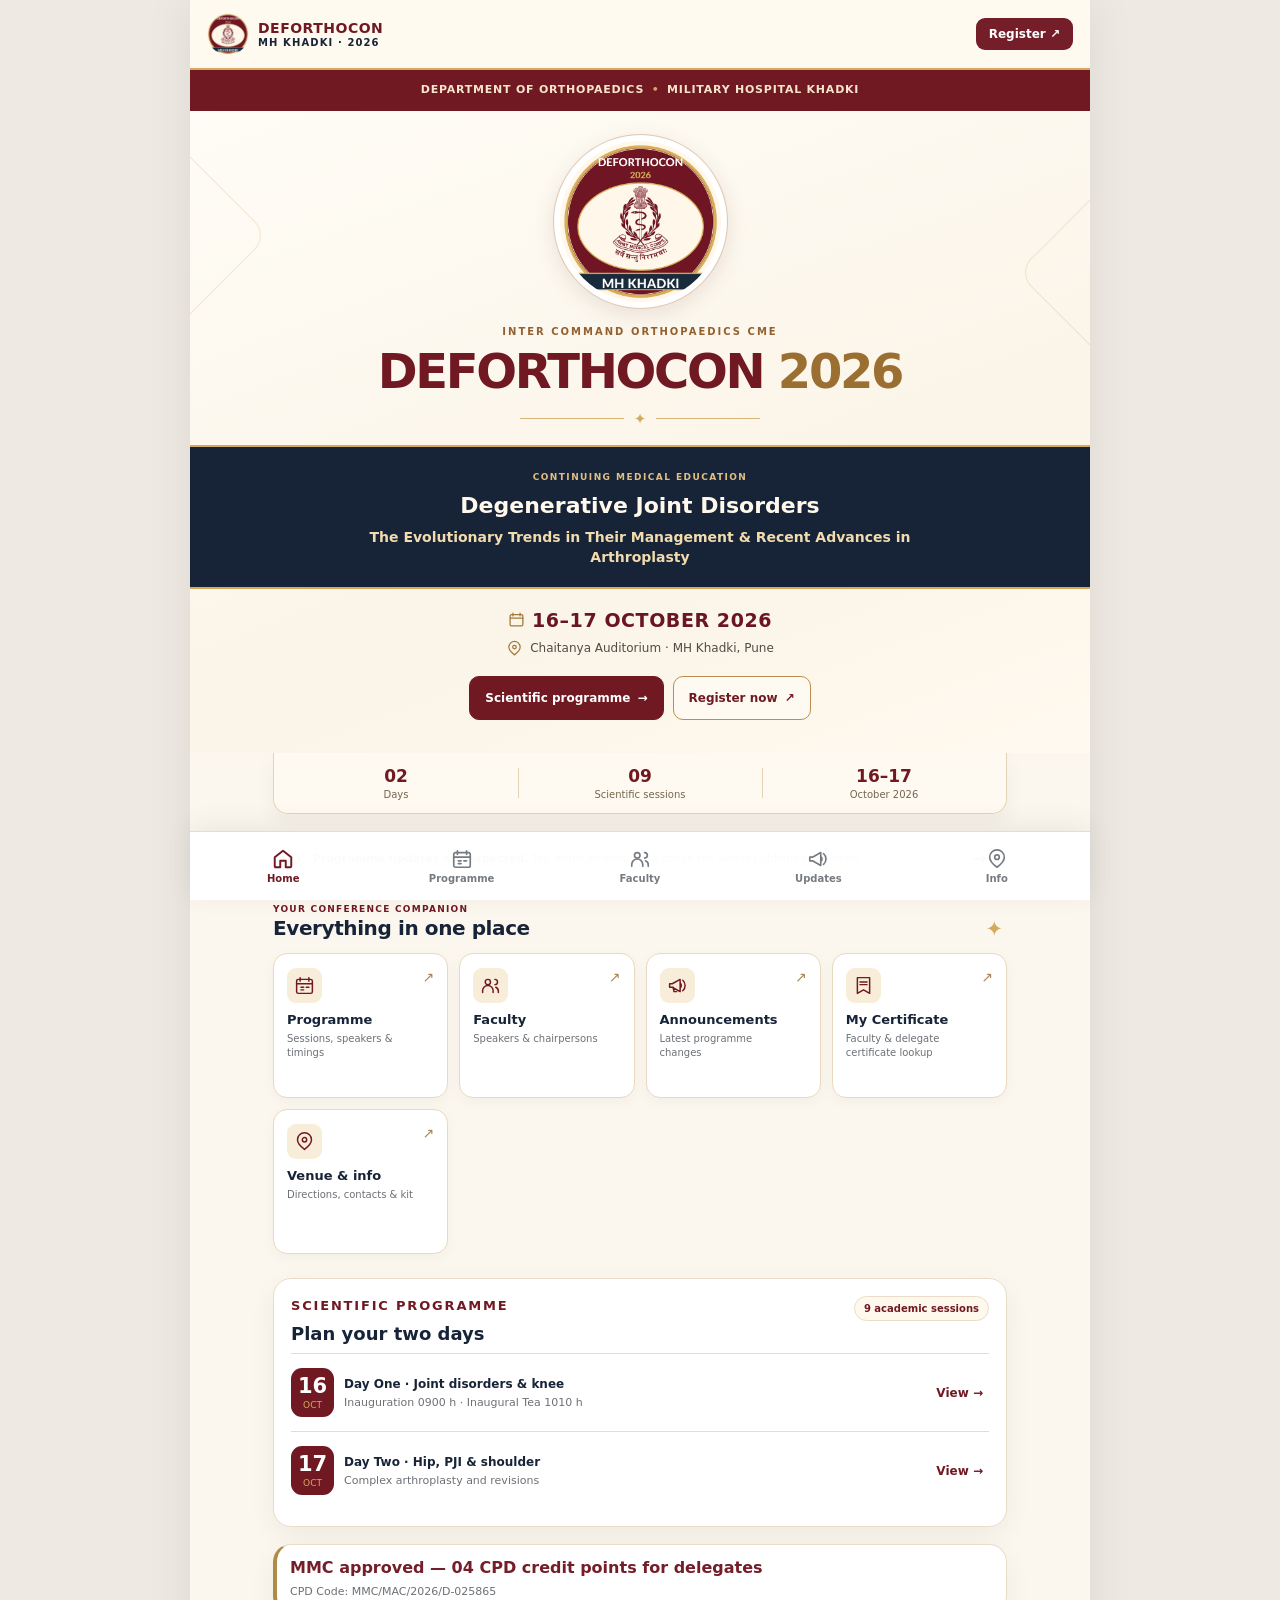
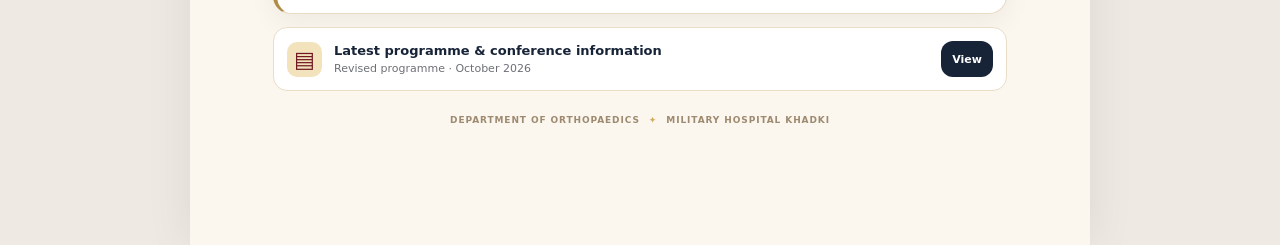
==== commit d2822d4c: "Use distinct locked-approved certificate artwork for delegate and faculty test PDFs" ====
--- a/index.html
+++ b/index.html
@@ -177,7 +177,7 @@
             <dl>
               <div><dt>Category</dt><dd id="certificate-person-category"></dd></div>
               <div><dt>Certificate No.</dt><dd id="certificate-person-number"></dd></div>
-              <div><dt>Conference CPD accreditation</dt><dd>04 CPD points</dd></div>
+              <div><dt>Conference CPD accreditation</dt><dd id="certificate-person-cpd">04 CPD points for eligible delegates</dd></div>
             </dl>
             <button id="certificate-download" class="button button-gold full-width" type="button">Download certificate PDF</button>
           </div>
--- a/style.css
+++ b/style.css
@@ -1,4 +1,4 @@
-:root{--maroon:#6f1523;--maroon-dark:#4e0c18;--navy:#192a3b;--gold:#d9af5c;--gold-soft:#f3e3bd;--cream:#fff8ec;--bg:#faf6ef;--ink:#292a2b;--muted:#6c7075;--line:#e9decd;--white:#fff;--radius:18px;--shadow:0 9px 28px rgba(37,25,17,.055);font-family:system-ui,-apple-system,BlinkMacSystemFont,"Segoe UI",Arial,sans-serif;font-synthesis:none}*{box-sizing:border-box}html{scroll-behavior:smooth}body{margin:0;background:#eee9e2;color:var(--ink)}button,input,a{font:inherit}button{cursor:pointer}button:disabled{opacity:.5}a{color:inherit;text-decoration:none}.app-shell{max-width:900px;margin:auto;min-height:100dvh;background:var(--bg);box-shadow:0 0 45px rgba(0,0,0,.08);padding-bottom:calc(80px + env(safe-area-inset-bottom))}.topbar{position:sticky;top:0;z-index:20;background:rgba(255,248,236,.97);border-bottom:1px solid var(--line);height:73px;padding:9px 17px;display:flex;align-items:center;justify-content:space-between;backdrop-filter:blur(15px)}.brand-button{display:flex;align-items:center;gap:9px;padding:0;border:0;background:none;text-align:left}.brand-button img{width:48px;height:48px;border-radius:12px}.brand-wordmark{display:grid;gap:1px}.brand-wordmark strong{color:var(--maroon);letter-spacing:.018em;font-size:15px}.brand-wordmark small{font-size:10px;letter-spacing:.11em;color:var(--navy);font-weight:750}.header-register{padding:9px 13px;background:var(--maroon);color:white;border-radius:10px;font-weight:700;font-size:12px}.screen{display:none;animation:fade .22s ease}.screen.active{display:block}@keyframes fade{from{opacity:.6;transform:translateY(5px)}to{opacity:1;transform:translateY(0)}}.hero{background:radial-gradient(circle at 80% 18%,rgba(217,175,92,.25),transparent 34%),linear-gradient(145deg,#61121f 0%,#6f1523 52%,#40101a 100%);color:#fff;position:relative;overflow:hidden;padding:28px 20px 35px;text-align:center;border-bottom:6px solid var(--gold)}.hero:before{content:"";border:1px solid rgba(255,255,255,.2);width:500px;height:500px;border-radius:50%;position:absolute;left:-280px;top:15px}.hero:after{content:"";border:1px solid rgba(217,175,92,.25);width:370px;height:370px;border-radius:50%;position:absolute;right:-215px;bottom:-135px}.hero>*{position:relative;z-index:1}.hero-topline{font-size:10px;font-weight:700;letter-spacing:.13em;line-height:1.5;color:#f6e3c5}.hero-logo{border-radius:30px;margin:18px auto 0;display:block;width:154px;height:154px;object-fit:cover;box-shadow:0 13px 35px rgba(0,0,0,.16)}.eyebrow{font-size:11px;letter-spacing:.14em;font-weight:800;color:var(--gold-soft);margin:20px 0 7px}.eyebrow.maroon{color:var(--maroon);margin:0 0 7px}.hero h1{font-size:clamp(29px,6vw,43px);line-height:1.08;letter-spacing:-.025em;margin:4px 0;color:#fff}.hero h1 span{color:var(--gold)}.hero-subtitle{max-width:570px;margin:13px auto 20px;font-size:14px;line-height:1.55;color:#f4e6df}.hero-detail{font-size:13px;line-height:1.65;font-weight:650;color:#fff6e7}.hero-detail span{color:var(--gold);font-size:21px;vertical-align:middle;margin-right:4px}.hero-actions{display:flex;justify-content:center;gap:10px;margin:23px auto 0;flex-wrap:wrap}.button{border:1px solid transparent;border-radius:12px;min-height:44px;padding:11px 15px;display:inline-flex;align-items:center;justify-content:center;gap:7px;font-size:13px;font-weight:800;text-align:center}.button-gold{background:var(--gold);color:#311e12}.button-outline{border-color:rgba(255,255,255,.65);color:#fff}.button-outline-dark{border-color:#bd9a5e;color:var(--maroon)}.button-maroon{background:var(--maroon);color:#fff}.button-small{min-height:36px;padding:8px 10px;background:var(--navy);color:white;font-size:11px}.full-width{width:100%}.content{padding:20px 16px 33px}.notice{display:flex;align-items:flex-start;gap:11px;background:#fff2d8;border:1px solid #e5c67f;border-radius:13px;padding:13px;margin:0 0 23px;color:#614a28;font-size:12px;line-height:1.5}.notice-icon{font-size:19px;font-weight:bold;line-height:1.2}.section-title{font-size:18px;margin:24px 0 13px;color:var(--navy);letter-spacing:-.02em}.feature-grid{display:grid;grid-template-columns:repeat(2,minmax(0,1fr));gap:11px}.feature-card{border:1px solid var(--line);background:#fff;border-radius:16px;padding:17px 14px;text-align:left;box-shadow:var(--shadow);display:flex;align-items:flex-start;flex-direction:column;min-height:123px}.feature-card strong{font-size:14px;color:var(--navy);margin-top:8px}.feature-card small{font-size:11px;color:var(--muted);margin-top:5px}.feature-icon{color:var(--maroon);background:var(--cream);height:32px;width:32px;display:grid;place-items:center;border-radius:10px;font-size:22px}.card{border:1px solid var(--line);background:#fff;border-radius:var(--radius);padding:17px;margin:17px 0;box-shadow:var(--shadow)}.card h2{font-size:18px;color:var(--navy);margin:4px 0 9px}.card p{font-size:13px;line-height:1.55;color:var(--muted)}.card-header{display:flex;justify-content:space-between;align-items:flex-start;gap:10px}.mini-label{background:var(--cream);color:var(--maroon);font-size:10px;font-weight:800;border:1px solid var(--line);padding:6px 9px;border-radius:20px;white-space:nowrap}.day-preview{border-top:1px solid var(--line);display:flex;align-items:center;gap:10px;padding:14px 0}.day-preview>span:nth-child(2){flex:1;min-width:0}.day-preview strong,.day-preview small{display:block}.day-preview strong{font-size:12px;line-height:1.4;color:var(--navy)}.day-preview small{font-size:11px;color:var(--muted);margin-top:3px}.date-square{border-radius:11px;background:var(--maroon);width:43px;height:49px;color:white;display:flex;align-items:center;justify-content:center;flex-direction:column;flex-shrink:0}.date-square b{font-size:21px;line-height:1}.date-square small{color:var(--gold);font-size:9px}.text-link{border:0;background:none;color:var(--maroon);font-size:12px;font-weight:800;white-space:nowrap}.resource-card{border:1px solid var(--line);border-radius:14px;padding:13px;background:white;display:flex;align-items:center;gap:12px}.resource-icon{background:var(--gold-soft);color:var(--maroon);display:grid;place-items:center;height:35px;width:35px;border-radius:10px;flex-shrink:0;font-size:22px}.resource-card>span:nth-child(2){flex:1;min-width:0}.resource-card strong{display:block;color:var(--navy);font-size:13px}.resource-card small{display:block;color:var(--muted);font-size:11px;line-height:1.4;margin-top:3px}.page-intro{padding:31px 20px 22px;background:linear-gradient(130deg,#fff9ed,#f5ead6);border-bottom:1px solid var(--line)}.page-intro h1{font-size:29px;color:var(--navy);letter-spacing:-.035em;margin:0 0 9px}.page-intro p:not(.eyebrow){font-size:13px;color:var(--muted);line-height:1.55;margin:0}.sticky-day-switch{position:sticky;top:73px;z-index:15;display:flex;gap:0;background:var(--cream);border-bottom:1px solid var(--line);padding:11px 16px}.day-tab{border:1px solid var(--line);background:#fff;color:var(--muted);width:50%;padding:11px 9px;font-weight:800;font-size:13px}.day-tab:first-child{border-radius:11px 0 0 11px}.day-tab:last-child{border-radius:0 11px 11px 0}.day-tab.active{background:var(--maroon);color:white;border-color:var(--maroon)}.day-tab small{display:block;font-size:10px;font-weight:550;margin-top:2px}.schedule-content{padding-top:12px}.session-card{margin:15px 0;background:white;border:1px solid var(--line);border-radius:16px;overflow:hidden;box-shadow:var(--shadow)}.session-heading{background:var(--navy);padding:14px;color:white}.session-heading h2{font-size:14px;margin:0 0 5px;line-height:1.4}.session-heading>span{font-size:11px;font-weight:750;color:var(--gold-soft)}.session-chairs{padding:10px 13px;background:#f7eddd;color:#604522;font-size:11px;line-height:1.5}.talk{display:grid;grid-template-columns:76px 1fr;gap:11px;padding:13px;border-bottom:1px solid var(--line);font-size:12px}.talk:last-child{border:0}.talk time{font-weight:800;color:var(--maroon);font-size:11px;padding-top:1px;line-height:1.35}.talk h3{margin:0;font-size:12px;line-height:1.48;color:#252b32}.talk p{margin:4px 0 0;font-size:11px;line-height:1.45;color:var(--muted)}.talk.break{background:#fff5e3}.talk.break h3{color:#75531e}.footnote{font-size:11px!important;line-height:1.55;color:var(--muted);margin:12px 0}.search-field{display:flex;background:white;border:1px solid var(--line);border-radius:12px;align-items:center;padding:0 12px;margin:16px 0}.search-field span{font-size:25px;color:var(--maroon)}.search-field input{border:0;outline:0;background:transparent;width:100%;height:48px;padding:5px 10px;color:var(--ink)}.faculty-list{display:grid;gap:10px}.faculty-card{background:white;border:1px solid var(--line);border-radius:14px;padding:12px;display:flex;gap:12px;align-items:center}.faculty-avatar{height:57px;width:57px;flex-shrink:0;background:linear-gradient(145deg,#751723,#261c2b);color:#ffdfab;border:2px solid #e1bf7a;border-radius:15px;display:grid;place-items:center;font-weight:800;font-size:17px;overflow:hidden}.faculty-avatar img{width:100%;height:100%;object-fit:cover}.faculty-copy{min-width:0;flex:1}.faculty-copy h3{font-size:13px;color:var(--navy);margin:0 0 5px}.faculty-copy p{font-size:11px;color:var(--muted);line-height:1.5;margin:0}.faculty-copy .faculty-role{font-weight:700;color:var(--maroon)}.faculty-copy .faculty-bio{margin-top:5px}.empty-state{background:white;border:1px solid var(--line);border-radius:12px;padding:20px;text-align:center;color:var(--muted)}#announcements-list{display:grid;gap:14px;margin-top:16px}.announcement{border-left:4px solid var(--gold);border-radius:12px;background:#fff;padding:16px;box-shadow:var(--shadow)}.announcement h2{margin:0 0 7px;font-size:15px;color:var(--navy)}.announcement time{font-size:11px;color:var(--maroon);font-weight:700}.announcement p{font-size:12px;color:var(--muted);line-height:1.55;margin:7px 0 0}.qr-image{display:block;width:190px;height:190px;margin:13px auto;image-rendering:pixelated;border:1px solid var(--line);border-radius:12px;padding:8px}.registration{scroll-margin-top:92px}.committee-grid{display:grid;grid-template-columns:repeat(2,minmax(0,1fr));gap:10px}.committee-item{background:#fff;border:1px solid var(--line);border-radius:13px;padding:12px}.committee-item h3{color:var(--maroon);font-size:11px;margin:0 0 7px;text-transform:uppercase;letter-spacing:.035em}.committee-item p{font-size:12px;margin:4px 0;line-height:1.4}.contact-item{background:white;border:1px solid var(--line);padding:13px;border-radius:13px;margin-bottom:10px;display:flex;justify-content:space-between;align-items:center;gap:8px}.contact-item strong,.contact-item small{display:block}.contact-item strong{font-size:13px;color:var(--navy)}.contact-item small{font-size:11px;color:var(--muted);margin-top:3px}.contact-item a{font-size:12px;font-weight:800;background:var(--cream);border:1px solid var(--line);padding:9px;border-radius:10px;color:var(--maroon)}.install-panel{background:#fff8ed}.bottom-nav{position:fixed;z-index:25;bottom:0;left:50%;transform:translateX(-50%);width:min(100%,900px);background:rgba(255,255,255,.98);box-shadow:0 -6px 28px rgba(0,0,0,.065);border-top:1px solid var(--line);padding:5px 4px calc(5px + env(safe-area-inset-bottom));display:grid;grid-template-columns:repeat(6,minmax(0,1fr))}.nav-item{border:0;background:none;display:flex;flex-direction:column;align-items:center;justify-content:center;gap:3px;min-height:58px;color:#757b80;font-size:10px;font-weight:700}.nav-item.active{color:var(--maroon)}.nav-icon{font-size:24px;line-height:1.1}.nav-item.active .nav-icon{color:var(--maroon)}@media(min-width:700px){.hero{padding-top:35px;padding-bottom:44px}.hero-logo{width:180px;height:180px}.content{padding-left:28px;padding-right:28px}.page-intro{padding:36px 30px}.feature-grid{grid-template-columns:repeat(4,minmax(0,1fr))}.committee-grid{grid-template-columns:repeat(3,minmax(0,1fr))}.faculty-list{grid-template-columns:repeat(2,minmax(0,1fr))}.hero-subtitle{font-size:16px}.schedule-content{max-width:760px;margin:auto}.sticky-day-switch{justify-content:center}.day-tab{max-width:330px}.hero h1{font-size:45px}}
+:root{--maroon:#6f1523;--maroon-dark:#4e0c18;--navy:#192a3b;--gold:#d9af5c;--gold-soft:#f3e3bd;--cream:#fff8ec;--bg:#faf6ef;--ink:#292a2b;--muted:#6c7075;--line:#e9decd;--white:#fff;--radius:18px;--shadow:0 9px 28px rgba(37,25,17,.055);font-family:system-ui,-apple-system,BlinkMacSystemFont,"Segoe UI",Arial,sans-serif;font-synthesis:none}*{box-sizing:border-box}html{scroll-behavior:smooth}body{margin:0;background:#eee9e2;color:var(--ink)}button,input,a{font:inherit}button{cursor:pointer}button:disabled{opacity:.5}a{color:inherit;text-decoration:none}.app-shell{max-width:900px;margin:auto;min-height:100dvh;background:var(--bg);box-shadow:0 0 45px rgba(0,0,0,.08);padding-bottom:calc(80px + env(safe-area-inset-bottom))}.topbar{position:sticky;top:0;z-index:20;background:rgba(255,248,236,.97);border-bottom:1px solid var(--line);height:73px;padding:9px 17px;display:flex;align-items:center;justify-content:space-between;backdrop-filter:blur(15px)}.brand-button{display:flex;align-items:center;gap:9px;padding:0;border:0;background:none;text-align:left}.brand-button img{width:48px;height:48px;border-radius:12px}.brand-wordmark{display:grid;gap:1px}.brand-wordmark strong{color:var(--maroon);letter-spacing:.018em;font-size:15px}.brand-wordmark small{font-size:10px;letter-spacing:.11em;color:var(--navy);font-weight:750}.header-register{padding:9px 13px;background:var(--maroon);color:white;border-radius:10px;font-weight:700;font-size:12px}.screen{display:none;animation:fade .22s ease}.screen.active{display:block}@keyframes fade{from{opacity:.6;transform:translateY(5px)}to{opacity:1;transform:translateY(0)}}.hero{background:radial-gradient(circle at 80% 18%,rgba(217,175,92,.25),transparent 34%),linear-gradient(145deg,#61121f 0%,#6f1523 52%,#40101a 100%);color:#fff;position:relative;overflow:hidden;padding:28px 20px 35px;text-align:center;border-bottom:6px solid var(--gold)}.hero:before{content:"";border:1px solid rgba(255,255,255,.2);width:500px;height:500px;border-radius:50%;position:absolute;left:-280px;top:15px}.hero:after{content:"";border:1px solid rgba(217,175,92,.25);width:370px;height:370px;border-radius:50%;position:absolute;right:-215px;bottom:-135px}.hero>*{position:relative;z-index:1}.hero-topline{font-size:10px;font-weight:700;letter-spacing:.13em;line-height:1.5;color:#f6e3c5}.hero-logo{border-radius:30px;margin:18px auto 0;display:block;width:154px;height:154px;object-fit:cover;box-shadow:0 13px 35px rgba(0,0,0,.16)}.eyebrow{font-size:11px;letter-spacing:.14em;font-weight:800;color:var(--gold-soft);margin:20px 0 7px}.eyebrow.maroon{color:var(--maroon);margin:0 0 7px}.hero h1{font-size:clamp(29px,6vw,43px);line-height:1.08;letter-spacing:-.025em;margin:4px 0;color:#fff}.hero h1 span{color:var(--gold)}.hero-subtitle{max-width:570px;margin:13px auto 20px;font-size:14px;line-height:1.55;color:#f4e6df}.hero-detail{font-size:13px;line-height:1.65;font-weight:650;color:#fff6e7}.hero-detail span{color:var(--gold);font-size:21px;vertical-align:middle;margin-right:4px}.hero-actions{display:flex;justify-content:center;gap:10px;margin:23px auto 0;flex-wrap:wrap}.button{border:1px solid transparent;border-radius:12px;min-height:44px;padding:11px 15px;display:inline-flex;align-items:center;justify-content:center;gap:7px;font-size:13px;font-weight:800;text-align:center}.button-gold{background:var(--gold);color:#311e12}.button-outline{border-color:rgba(255,255,255,.65);color:#fff}.button-outline-dark{border-color:#bd9a5e;color:var(--maroon)}.button-maroon{background:var(--maroon);color:#fff}.button-small{min-height:36px;padding:8px 10px;background:var(--navy);color:white;font-size:11px}.full-width{width:100%}.content{padding:20px 16px 33px}.notice{display:flex;align-items:flex-start;gap:11px;background:#fff2d8;border:1px solid #e5c67f;border-radius:13px;padding:13px;margin:0 0 23px;color:#614a28;font-size:12px;line-height:1.5}.notice-icon{font-size:19px;font-weight:bold;line-height:1.2}.section-title{font-size:18px;margin:24px 0 13px;color:var(--navy);letter-spacing:-.02em}.feature-grid{display:grid;grid-template-columns:repeat(2,minmax(0,1fr));gap:11px}.feature-card{border:1px solid var(--line);background:#fff;border-radius:16px;padding:17px 14px;text-align:left;box-shadow:var(--shadow);display:flex;align-items:flex-start;flex-direction:column;min-height:123px}.feature-card strong{font-size:14px;color:var(--navy);margin-top:8px}.feature-card small{font-size:11px;color:var(--muted);margin-top:5px}.feature-icon{color:var(--maroon);background:var(--cream);height:32px;width:32px;display:grid;place-items:center;border-radius:10px;font-size:22px}.card{border:1px solid var(--line);background:#fff;border-radius:var(--radius);padding:17px;margin:17px 0;box-shadow:var(--shadow)}.card h2{font-size:18px;color:var(--navy);margin:4px 0 9px}.card p{font-size:13px;line-height:1.55;color:var(--muted)}.card-header{display:flex;justify-content:space-between;align-items:flex-start;gap:10px}.mini-label{background:var(--cream);color:var(--maroon);font-size:10px;font-weight:800;border:1px solid var(--line);padding:6px 9px;border-radius:20px;white-space:nowrap}.day-preview{border-top:1px solid var(--line);display:flex;align-items:center;gap:10px;padding:14px 0}.day-preview>span:nth-child(2){flex:1;min-width:0}.day-preview strong,.day-preview small{display:block}.day-preview strong{font-size:12px;line-height:1.4;color:var(--navy)}.day-preview small{font-size:11px;color:var(--muted);margin-top:3px}.date-square{border-radius:11px;background:var(--maroon);width:43px;height:49px;color:white;display:flex;align-items:center;justify-content:center;flex-direction:column;flex-shrink:0}.date-square b{font-size:21px;line-height:1}.date-square small{color:var(--gold);font-size:9px}.text-link{border:0;background:none;color:var(--maroon);font-size:12px;font-weight:800;white-space:nowrap}.resource-card{border:1px solid var(--line);border-radius:14px;padding:13px;background:white;display:flex;align-items:center;gap:12px}.resource-icon{background:var(--gold-soft);color:var(--maroon);display:grid;place-items:center;height:35px;width:35px;border-radius:10px;flex-shrink:0;font-size:22px}.resource-card>span:nth-child(2){flex:1;min-width:0}.resource-card strong{display:block;color:var(--navy);font-size:13px}.resource-card small{display:block;color:var(--muted);font-size:11px;line-height:1.4;margin-top:3px}.page-intro{padding:31px 20px 22px;background:linear-gradient(130deg,#fff9ed,#f5ead6);border-bottom:1px solid var(--line)}.page-intro h1{font-size:29px;color:var(--navy);letter-spacing:-.035em;margin:0 0 9px}.page-intro p:not(.eyebrow){font-size:13px;color:var(--muted);line-height:1.55;margin:0}.sticky-day-switch{position:sticky;top:73px;z-index:15;display:flex;gap:0;background:var(--cream);border-bottom:1px solid var(--line);padding:11px 16px}.day-tab{border:1px solid var(--line);background:#fff;color:var(--muted);width:50%;padding:11px 9px;font-weight:800;font-size:13px}.day-tab:first-child{border-radius:11px 0 0 11px}.day-tab:last-child{border-radius:0 11px 11px 0}.day-tab.active{background:var(--maroon);color:white;border-color:var(--maroon)}.day-tab small{display:block;font-size:10px;font-weight:550;margin-top:2px}.schedule-content{padding-top:12px}.session-card{margin:15px 0;background:white;border:1px solid var(--line);border-radius:16px;overflow:hidden;box-shadow:var(--shadow)}.session-heading{background:var(--navy);padding:14px;color:white}.session-heading h2{font-size:14px;margin:0 0 5px;line-height:1.4}.session-heading>span{font-size:11px;font-weight:750;color:var(--gold-soft)}.session-chairs{padding:10px 13px;background:#f7eddd;color:#604522;font-size:11px;line-height:1.5}.talk{display:grid;grid-template-columns:76px 1fr;gap:11px;padding:13px;border-bottom:1px solid var(--line);font-size:12px}.talk:last-child{border:0}.talk time{font-weight:800;color:var(--maroon);font-size:11px;padding-top:1px;line-height:1.35}.talk h3{margin:0;font-size:12px;line-height:1.48;color:#252b32}.talk p{margin:4px 0 0;font-size:11px;line-height:1.45;color:var(--muted)}.talk.break{background:#fff5e3}.talk.break h3{color:#75531e}.footnote{font-size:11px!important;line-height:1.55;color:var(--muted);margin:12px 0}.search-field{display:flex;background:white;border:1px solid var(--line);border-radius:12px;align-items:center;padding:0 12px;margin:16px 0}.search-field span{font-size:25px;color:var(--maroon)}.search-field input{border:0;outline:0;background:transparent;width:100%;height:48px;padding:5px 10px;color:var(--ink)}.faculty-list{display:grid;gap:10px}.faculty-card{background:white;border:1px solid var(--line);border-radius:14px;padding:12px;display:flex;gap:12px;align-items:center}.faculty-avatar{height:57px;width:57px;flex-shrink:0;background:linear-gradient(145deg,#751723,#261c2b);color:#ffdfab;border:2px solid #e1bf7a;border-radius:15px;display:grid;place-items:center;font-weight:800;font-size:17px;overflow:hidden}.faculty-avatar img{width:100%;height:100%;object-fit:cover}.faculty-copy{min-width:0;flex:1}.faculty-copy h3{font-size:13px;color:var(--navy);margin:0 0 5px}.faculty-copy p{font-size:11px;color:var(--muted);line-height:1.5;margin:0}.faculty-copy .faculty-role{font-weight:700;color:var(--maroon)}.faculty-copy .faculty-bio{margin-top:5px}.empty-state{background:white;border:1px solid var(--line);border-radius:12px;padding:20px;text-align:center;color:var(--muted)}#announcements-list{display:grid;gap:14px;margin-top:16px}.announcement{border-left:4px solid var(--gold);border-radius:12px;background:#fff;padding:16px;box-shadow:var(--shadow)}.announcement h2{margin:0 0 7px;font-size:15px;color:var(--navy)}.announcement time{font-size:11px;color:var(--maroon);font-weight:700}.announcement p{font-size:12px;color:var(--muted);line-height:1.55;margin:7px 0 0}.qr-image{display:block;width:190px;height:190px;margin:13px auto;image-rendering:pixelated;border:1px solid var(--line);border-radius:12px;padding:8px}.registration{scroll-margin-top:92px}.committee-grid{display:grid;grid-template-columns:repeat(2,minmax(0,1fr));gap:10px}.committee-item{background:#fff;border:1px solid var(--line);border-radius:13px;padding:12px}.committee-item h3{color:var(--maroon);font-size:11px;margin:0 0 7px;text-transform:uppercase;letter-spacing:.035em}.committee-item p{font-size:12px;margin:4px 0;line-height:1.4}.contact-item{background:white;border:1px solid var(--line);padding:13px;border-radius:13px;margin-bottom:10px;display:flex;justify-content:space-between;align-items:center;gap:8px}.contact-item strong,.contact-item small{display:block}.contact-item strong{font-size:13px;color:var(--navy)}.contact-item small{font-size:11px;color:var(--muted);margin-top:3px}.contact-item a{font-size:12px;font-weight:800;background:var(--cream);border:1px solid var(--line);padding:9px;border-radius:10px;color:var(--maroon)}.install-panel{background:#fff8ed}.bottom-nav{position:fixed;z-index:25;bottom:0;left:50%;transform:translateX(-50%);width:min(100%,900px);background:rgba(255,255,255,.98);box-shadow:0 -6px 28px rgba(0,0,0,.065);border-top:1px solid var(--line);padding:5px 4px calc(5px + env(safe-area-inset-bottom));display:grid;grid-template-columns:repeat(5,minmax(0,1fr))}.nav-item{border:0;background:none;display:flex;flex-direction:column;align-items:center;justify-content:center;gap:3px;min-height:58px;color:#757b80;font-size:10px;font-weight:700}.nav-item.active{color:var(--maroon)}.nav-icon{font-size:24px;line-height:1.1}.nav-item.active .nav-icon{color:var(--maroon)}@media(min-width:700px){.hero{padding-top:35px;padding-bottom:44px}.hero-logo{width:180px;height:180px}.content{padding-left:28px;padding-right:28px}.page-intro{padding:36px 30px}.feature-grid{grid-template-columns:repeat(4,minmax(0,1fr))}.committee-grid{grid-template-columns:repeat(3,minmax(0,1fr))}.faculty-list{grid-template-columns:repeat(2,minmax(0,1fr))}.hero-subtitle{font-size:16px}.schedule-content{max-width:760px;margin:auto}.sticky-day-switch{justify-content:center}.day-tab{max-width:330px}.hero h1{font-size:45px}}
 
 
 /* Version 2: brochure-aligned, mobile-first home screen. */
@@ -172,39 +172,3 @@
 .publication-section-desc{margin:9px 0 2px}
 .publication-status{font-weight:750;color:var(--maroon);margin:12px 0 3px}
 @media(max-width:560px){.publication-item>.button{flex-basis:100%;max-width:none}}
-
-
-/* Anonymous scientific session feedback: original maroon / cream / gold palette. */
-.feedback-content{max-width:980px;margin:0 auto}
-.feedback-card{border-top:4px solid var(--gold)}
-.feedback-days{display:grid;grid-template-columns:1fr 1fr;gap:0;margin:17px 0 14px;border:1px solid #ddc9aa;border-radius:11px;overflow:hidden}
-.feedback-day{border:0;background:#fff8ec;color:var(--maroon);font-size:13px;font-weight:800;padding:13px 8px;cursor:pointer}
-.feedback-day+.feedback-day{border-left:1px solid #ddc9aa}
-.feedback-day.active{background:var(--maroon);color:white}
-.feedback-day:focus-visible,.feedback-option:focus-within{outline:2px solid var(--gold);outline-offset:2px}
-.feedback-table-head,.feedback-table-row{display:grid;grid-template-columns:minmax(180px,1.3fr) minmax(275px,1.55fr) minmax(160px,1fr);align-items:center;column-gap:12px}
-.feedback-table-head{background:var(--navy);border-radius:7px;padding:12px;color:#fff;font-size:12px;font-weight:800}
-.feedback-table-row{padding:14px 7px;border-bottom:1px solid var(--line)}
-.feedback-session-name strong{display:block;color:var(--maroon);font-size:13px;line-height:1.4}
-.feedback-session-name small{display:block;color:#606975;font-size:10.5px;line-height:1.45;margin-top:5px}
-.feedback-rating{display:flex;flex-wrap:wrap;gap:4px;align-items:center;border:0;margin:0;padding:0;min-width:0}
-.feedback-option{position:relative;cursor:pointer;display:inline-block}
-.feedback-option input{position:absolute;opacity:0;width:100%;height:100%;inset:0;cursor:pointer}
-.feedback-option span{display:flex;align-items:center;justify-content:center;min-width:31px;min-height:36px;background:#fffaf0;border:1px solid #ddc9aa;border-radius:7px;font-weight:750;color:var(--maroon);font-size:12px;padding:0 5px}
-.feedback-option input:checked+span{background:var(--maroon);border-color:var(--maroon);color:#fff}
-.feedback-option input:focus-visible+span{outline:2px solid #2872af;outline-offset:1px}
-.feedback-na span{padding:0 7px;font-size:10px;white-space:nowrap}
-.feedback-remarks textarea{display:block;box-sizing:border-box;width:100%;max-height:130px;min-height:55px;border:1px solid #ddc9aa;border-radius:8px;padding:9px 10px;font-size:12px;line-height:1.5;background:#fff;color:#19253b;resize:vertical}
-.feedback-actions{margin-top:22px}
-.feedback-actions .button:disabled{opacity:.6;cursor:not-allowed}
-.sr-only{position:absolute!important;width:1px;height:1px;padding:0;margin:-1px;overflow:hidden;clip:rect(0,0,0,0);white-space:nowrap;border:0}
-@media(max-width:700px){
- .feedback-table-head{display:none}
- .feedback-table-row{display:grid;grid-template-columns:1fr;row-gap:11px;padding:17px 2px}
- .feedback-session-name strong{font-size:14px}
- .feedback-option span{min-width:33px;min-height:40px}
- .feedback-rating{gap:5px}
- .feedback-remarks textarea{min-height:48px}
- .bottom-nav .nav-item{font-size:9px;gap:2px}
- .bottom-nav .nav-icon{width:22px;height:22px}
-}
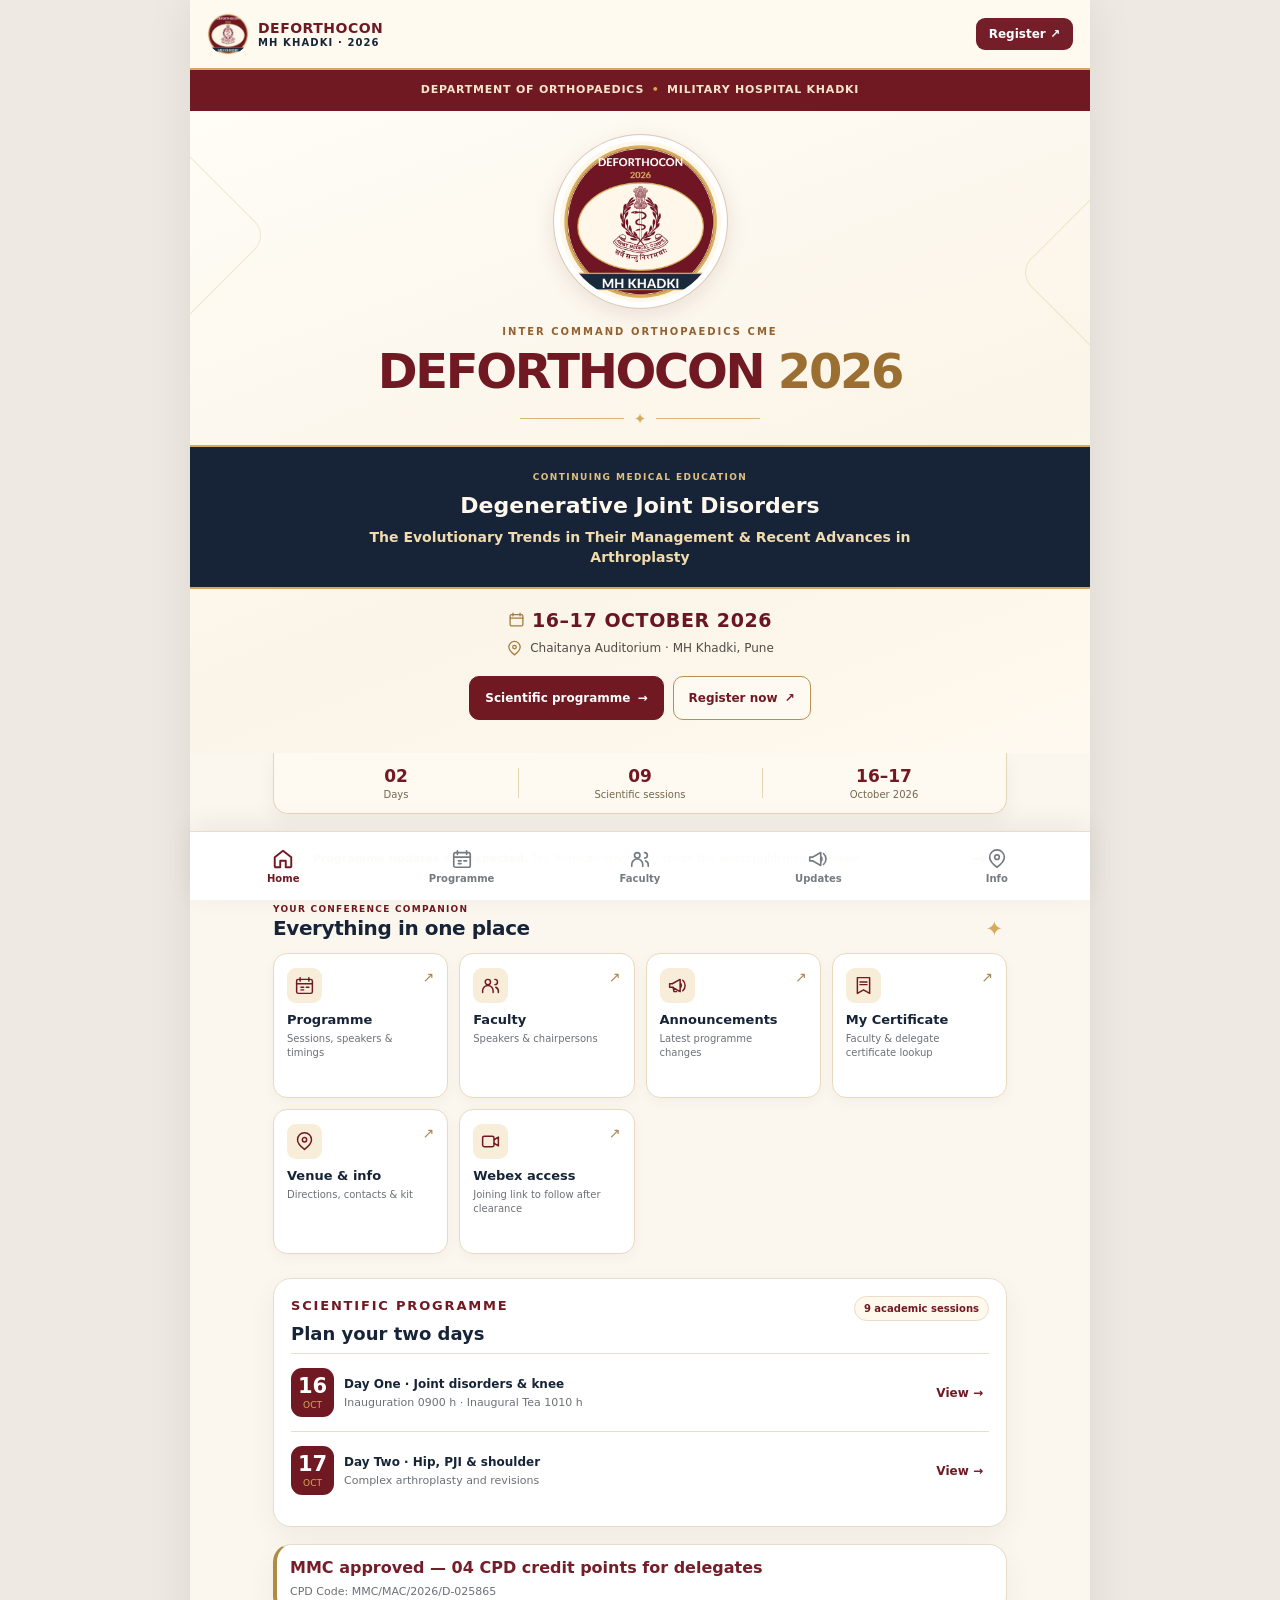
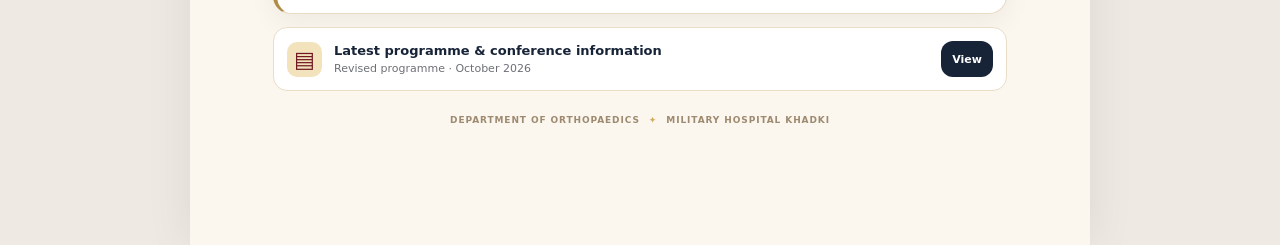
==== commit 6b3686b0: "Add discoverable Webex access shortcut to Home" ====
--- a/index.html
+++ b/index.html
@@ -65,6 +65,7 @@
             <button type="button" class="feature-card" data-screen-target="updates"><span class="feature-icon"><svg viewBox="0 0 24 24" aria-hidden="true"><path d="M3 10v4h3l9 5V5l-9 5H3ZM15 9a4 4 0 0 1 0 6M18 6a8 8 0 0 1 0 12M7 14l1 5h3"/></svg></span><strong>Announcements</strong><small>Latest programme changes</small><span class="feature-arrow" aria-hidden="true">↗</span></button>
             <button type="button" class="feature-card" data-screen-target="certificate"><span class="feature-icon"><svg viewBox="0 0 24 24" aria-hidden="true"><path d="M5 3h14v18l-7-4-7 4V3Z"/><path d="M8 8h8M8 11h8"/></svg></span><strong>My Certificate</strong><small>Faculty &amp; delegate certificate lookup</small><span class="feature-arrow" aria-hidden="true">↗</span></button>
             <button type="button" class="feature-card" data-screen-target="info"><span class="feature-icon"><svg viewBox="0 0 24 24" aria-hidden="true"><path d="M20 10c0 5-8 11-8 11S4 15 4 10a8 8 0 1 1 16 0Z"/><circle cx="12" cy="10" r="2.5"/></svg></span><strong>Venue &amp; info</strong><small>Directions, contacts &amp; kit</small><span class="feature-arrow" aria-hidden="true">↗</span></button>
+            <button type="button" class="feature-card" data-screen-target="webex" aria-label="Webex access: joining link to follow after clearance"><span class="feature-icon"><svg viewBox="0 0 24 24" aria-hidden="true"><rect x="3" y="6" width="13" height="12" rx="2"/><path d="m16 10 5-3v10l-5-3"/></svg></span><strong>Webex access</strong><small>Joining link to follow after clearance</small><span class="feature-arrow" aria-hidden="true">↗</span></button>
           </div>
           <div class="card next-card">
             <div class="card-header"><div><p class="eyebrow maroon">SCIENTIFIC PROGRAMME</p><h2>Plan your two days</h2></div><span class="mini-label">9 academic sessions</span></div>
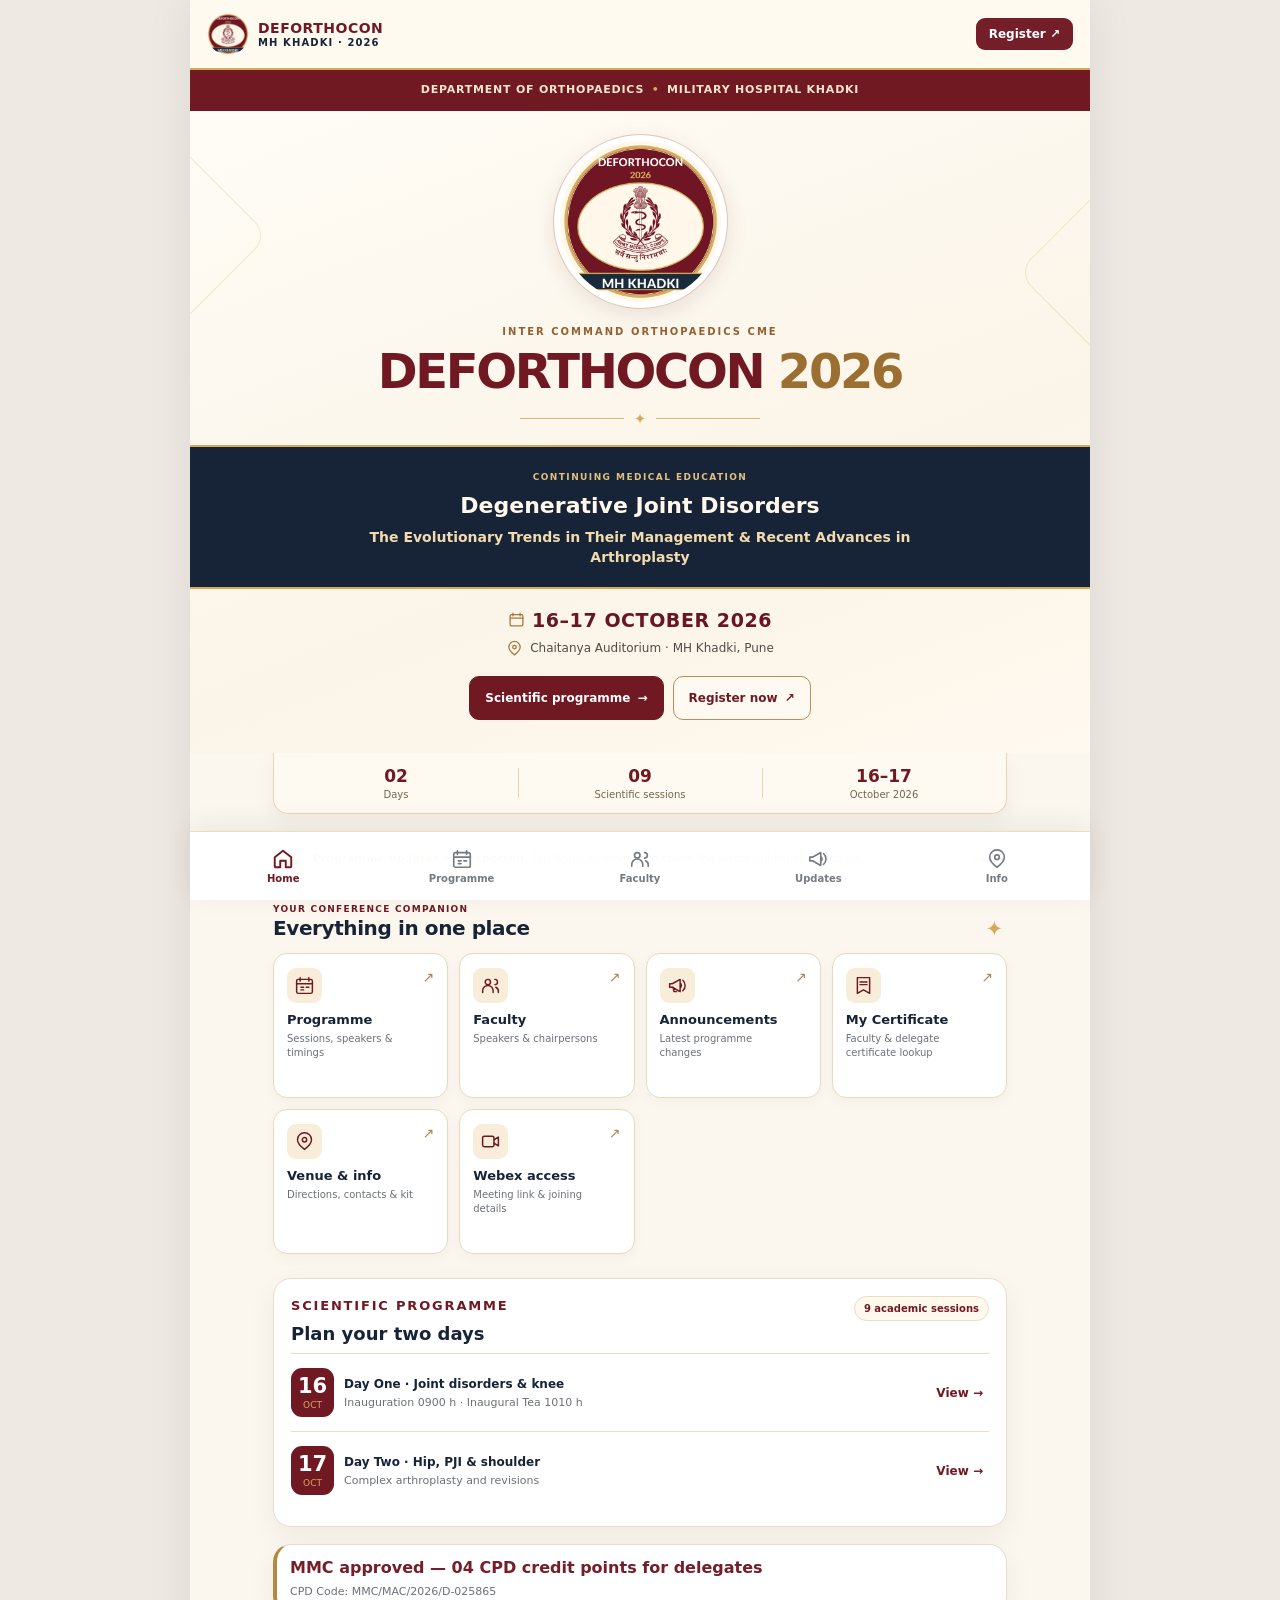
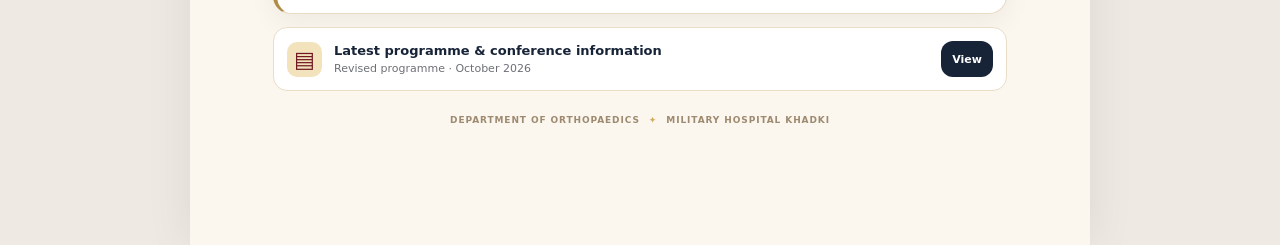
==== commit fb8e1fa6: "Add approved Webex meeting link, access details and Home card label" ====
--- a/index.html
+++ b/index.html
@@ -65,7 +65,7 @@
             <button type="button" class="feature-card" data-screen-target="updates"><span class="feature-icon"><svg viewBox="0 0 24 24" aria-hidden="true"><path d="M3 10v4h3l9 5V5l-9 5H3ZM15 9a4 4 0 0 1 0 6M18 6a8 8 0 0 1 0 12M7 14l1 5h3"/></svg></span><strong>Announcements</strong><small>Latest programme changes</small><span class="feature-arrow" aria-hidden="true">↗</span></button>
             <button type="button" class="feature-card" data-screen-target="certificate"><span class="feature-icon"><svg viewBox="0 0 24 24" aria-hidden="true"><path d="M5 3h14v18l-7-4-7 4V3Z"/><path d="M8 8h8M8 11h8"/></svg></span><strong>My Certificate</strong><small>Faculty &amp; delegate certificate lookup</small><span class="feature-arrow" aria-hidden="true">↗</span></button>
             <button type="button" class="feature-card" data-screen-target="info"><span class="feature-icon"><svg viewBox="0 0 24 24" aria-hidden="true"><path d="M20 10c0 5-8 11-8 11S4 15 4 10a8 8 0 1 1 16 0Z"/><circle cx="12" cy="10" r="2.5"/></svg></span><strong>Venue &amp; info</strong><small>Directions, contacts &amp; kit</small><span class="feature-arrow" aria-hidden="true">↗</span></button>
-            <button type="button" class="feature-card" data-screen-target="webex" aria-label="Webex access: joining link to follow after clearance"><span class="feature-icon"><svg viewBox="0 0 24 24" aria-hidden="true"><rect x="3" y="6" width="13" height="12" rx="2"/><path d="m16 10 5-3v10l-5-3"/></svg></span><strong>Webex access</strong><small>Joining link to follow after clearance</small><span class="feature-arrow" aria-hidden="true">↗</span></button>
+            <button type="button" class="feature-card" data-screen-target="webex" aria-label="Webex access: meeting link and joining details"><span class="feature-icon"><svg viewBox="0 0 24 24" aria-hidden="true"><rect x="3" y="6" width="13" height="12" rx="2"/><path d="m16 10 5-3v10l-5-3"/></svg></span><strong>Webex access</strong><small>Meeting link &amp; joining details</small><span class="feature-arrow" aria-hidden="true">↗</span></button>
           </div>
           <div class="card next-card">
             <div class="card-header"><div><p class="eyebrow maroon">SCIENTIFIC PROGRAMME</p><h2>Plan your two days</h2></div><span class="mini-label">9 academic sessions</span></div>
@@ -98,11 +98,22 @@
 
       <section id="screen-info" class="screen" aria-labelledby="info-heading"><div class="page-intro"><p class="eyebrow maroon">PLAN YOUR VISIT</p><h1 id="info-heading">Conference information</h1></div><div class="content">
         <div class="card"><p class="eyebrow maroon">VENUE</p><h2>Chaitanya Auditorium</h2><p>Military Hospital Khadki, Pune</p><a class="button button-maroon full-width" id="maps-link" target="_blank" rel="noopener noreferrer">Open in Google Maps ↗</a></div>
-        <div class="card" id="webex-access" aria-labelledby="webex-heading">
-          <p class="eyebrow maroon">LIVE ONLINE ACCESS</p>
-          <h2 id="webex-heading">Join via Webex</h2>
-          <p>The joining link will appear here after security clearance from the organising team.</p>
-          <p class="footnote">The meeting details are not yet public. Please check this space on conference day.</p>
+        <div class="card webex-card" id="webex-access" aria-labelledby="webex-heading">
+          <p class="eyebrow maroon">LIVE ONLINE ACCESS · 16–17 OCTOBER 2026</p>
+          <h2 id="webex-heading">Join DEFORTHOCON via Webex</h2>
+          <p>Join the CME on Degenerative Joint Disorders and Recent Advances in Arthroplasty using the meeting link and access details below.</p>
+          <a class="button button-maroon full-width webex-join-button" id="webex-join-link" href="https://rangehills-399.my.webex.com/rangehills-399.my/j.php?MTID=m6f5be7d920e1b66768fcfa0b3f02513b" target="_blank" rel="noopener noreferrer">Join Webex meeting ↗</a>
+          <div class="webex-credentials" aria-label="Webex meeting details">
+            <div><strong>Meeting number</strong><span>2641 706 6953</span></div>
+            <div><strong>Meeting password</strong><span>CME@123</span></div>
+          </div>
+          <details class="webex-advanced">
+            <summary>Joining from a video system or application</summary>
+            <p>Dial <code>26417066953@webex.com</code>.</p>
+            <p>Alternatively, dial <code>210.4.202.4</code> and enter the meeting number.</p>
+            <p><strong>Video system meeting password:</strong> <code>2631123</code></p>
+          </details>
+          <p class="footnote">Joining by phone: Use VoIP only.</p>
         </div>
         <div class="card registration" id="registration"><p class="eyebrow maroon">REGISTRATION</p><h2>Register for the CME</h2><p>Scan this QR code or open the original registration form linked in the brochure.</p><img class="qr-image" src="assets/registration-qr.png" width="180" height="180" alt="QR code for the DefOrthoCon registration form"><a class="button button-gold full-width" id="registration-link" target="_blank" rel="noopener noreferrer">Open registration form ↗</a><p class="footnote">The form and payment process are hosted externally. Check its terms and payment details before submitting.</p></div>
         <div class="card"><p class="eyebrow maroon">DOCUMENTS</p><h2>Latest programme</h2><p>Read the revised programme without leaving the app. Use the visible Back button to return here.</p><a class="button button-outline-dark full-width" href="#brochure" data-open-brochure>View latest programme →</a></div>
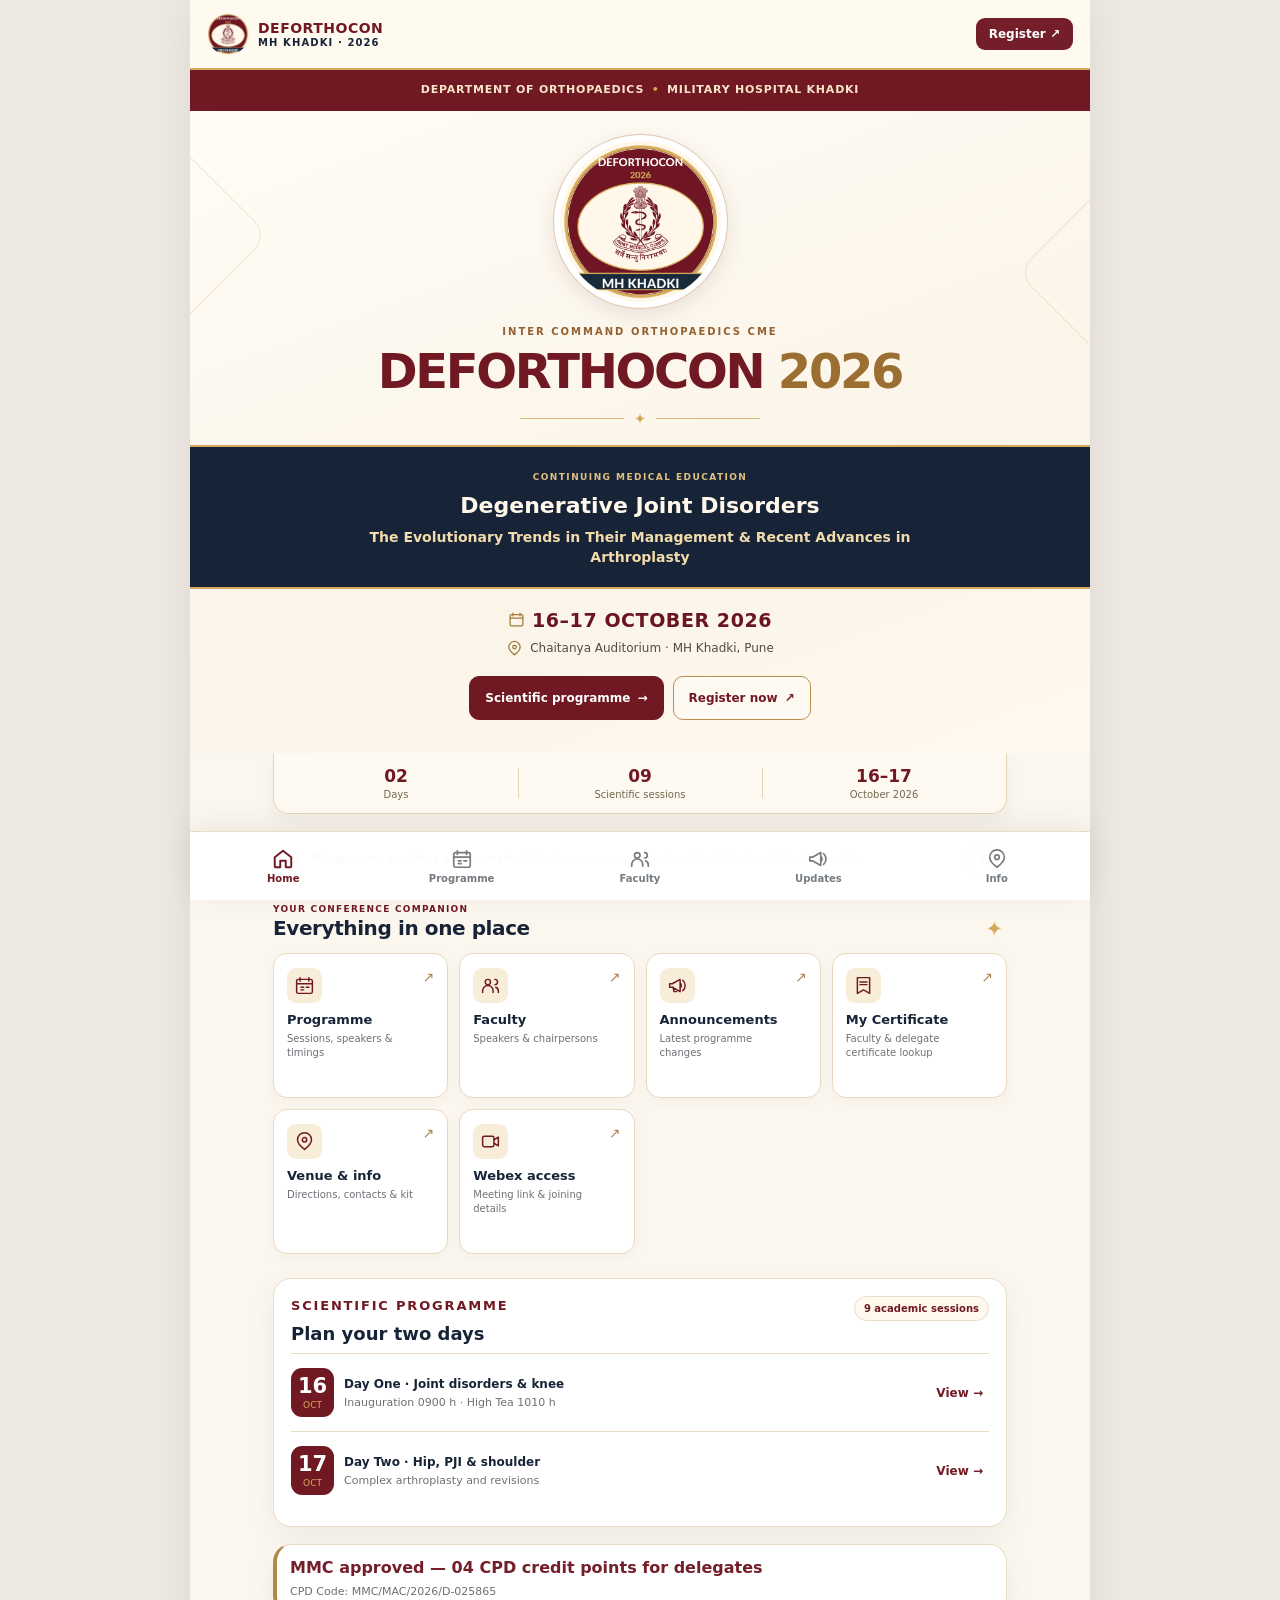
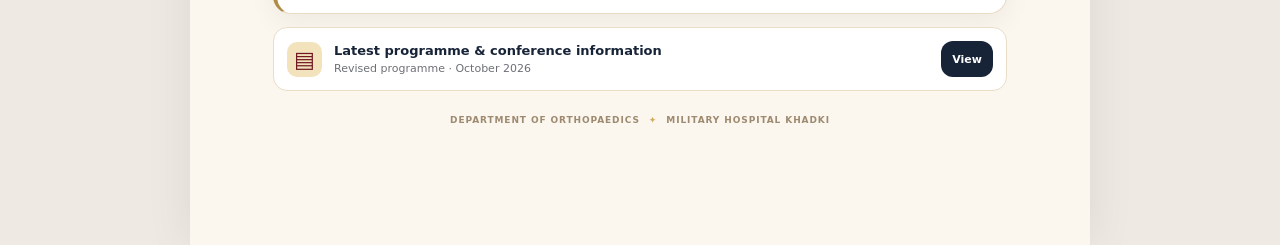
==== commit e62c6e12: "Align Home Day One tea label with approved Brochure 4" ====
--- a/index.html
+++ b/index.html
@@ -69,7 +69,7 @@
           </div>
           <div class="card next-card">
             <div class="card-header"><div><p class="eyebrow maroon">SCIENTIFIC PROGRAMME</p><h2>Plan your two days</h2></div><span class="mini-label">9 academic sessions</span></div>
-            <div class="day-preview"><span class="date-square"><b>16</b><small>OCT</small></span><span><strong>Day One · Joint disorders &amp; knee</strong><small>Inauguration 0900 h · Inaugural Tea 1010 h</small></span><button class="text-link" data-open-day="0" type="button">View →</button></div>
+            <div class="day-preview"><span class="date-square"><b>16</b><small>OCT</small></span><span><strong>Day One · Joint disorders &amp; knee</strong><small>Inauguration 0900 h · High Tea 1010 h</small></span><button class="text-link" data-open-day="0" type="button">View →</button></div>
             <div class="day-preview"><span class="date-square"><b>17</b><small>OCT</small></span><span><strong>Day Two · Hip, PJI &amp; shoulder</strong><small>Complex arthroplasty and revisions</small></span><button class="text-link" data-open-day="1" type="button">View →</button></div>
           </div>
           <div class="card" style="margin:13px 0;padding:13px;border-left:4px solid #b08b45"><strong style="color:#741e2a">MMC approved — 04 CPD credit points for delegates</strong><p style="font-size:11px;margin:6px 0 0">CPD Code: MMC/MAC/2026/D-025865</p></div>
@@ -81,7 +81,7 @@
       <section id="screen-programme" class="screen" aria-labelledby="programme-heading">
         <div class="page-intro"><p class="eyebrow maroon">SCIENTIFIC PROGRAMME</p><h1 id="programme-heading">Programme</h1><p>Browse sessions, chairs, speakers and timings. The programme may be updated before the conference.</p></div>
         <div class="sticky-day-switch" role="tablist" aria-label="Programme day"><button id="tab-day-0" type="button" role="tab" aria-selected="true" class="day-tab active" data-day="0">16 October <small>Friday · Day 1</small></button><button id="tab-day-1" type="button" role="tab" aria-selected="false" class="day-tab" data-day="1">17 October <small>Saturday · Day 2</small></button></div>
-        <div class="content schedule-content"><div id="programme-list" aria-live="polite"></div><p class="footnote"><strong>MMC approved: 04 CPD credit points for delegates.</strong> CPD Code: MMC/MAC/2026/D-025865.</p><p class="footnote">Source: Revised scientific programme in the supplied brochure. The organising team may publish further changes.</p></div>
+        <div class="content schedule-content"><div id="programme-list" aria-live="polite"></div><p class="footnote"><strong>MMC approved: 04 CPD credit points for delegates.</strong> CPD Code: MMC/MAC/2026/D-025865.</p><p class="footnote">Source: Official DEFORTHOCON 2026 Brochure 4 (15 October), pages 3–4. The organising team may publish further changes.</p></div>
       </section>
 
       <section id="screen-faculty" class="screen" aria-labelledby="faculty-heading">
@@ -220,7 +220,7 @@
           </div>
           <div class="brochure-end-actions">
             <button id="brochure-close-bottom" class="button button-maroon" type="button">← Back to app</button>
-            <a class="button button-outline-dark" href="assets/DEFORTHOCON_2026_Brochure%203.pdf" target="_blank" rel="noopener noreferrer" aria-label="Open original PDF in a separate browser window">Programme PDF ↗</a>
+            <a class="button button-outline-dark" href="assets/DEFORTHOCON_2026_Brochure_4.pdf" target="_blank" rel="noopener noreferrer" aria-label="Open original PDF in a separate browser window">Programme PDF ↗</a>
           </div>
           <p class="footnote">The programme PDF opens separately; the in-app reader above always has its own Back control.</p>
         </div>
--- a/style.css
+++ b/style.css
@@ -172,3 +172,16 @@
 .publication-section-desc{margin:9px 0 2px}
 .publication-status{font-weight:750;color:var(--maroon);margin:12px 0 3px}
 @media(max-width:560px){.publication-item>.button{flex-basis:100%;max-width:none}}
+
+/* Approved Webex access card: preserve the existing conference look on mobile and desktop. */
+.webex-card .webex-join-button{margin:14px 0 16px}
+.webex-credentials{display:grid;grid-template-columns:repeat(2,minmax(0,1fr));gap:10px}
+.webex-credentials>div{border:1px solid var(--line);border-radius:11px;background:var(--cream);padding:12px;min-width:0}
+.webex-credentials strong,.webex-credentials span{display:block;overflow-wrap:anywhere}
+.webex-credentials strong{color:var(--muted);font-size:11px;margin-bottom:7px}
+.webex-credentials span{color:var(--navy);font-size:15px;font-weight:750}
+.webex-advanced{margin-top:13px;border-top:1px solid var(--line);padding-top:12px}
+.webex-advanced summary{color:var(--maroon);font-weight:750;font-size:13px;cursor:pointer}
+.webex-advanced p{margin:9px 0 0}
+.webex-advanced code{overflow-wrap:anywhere;word-break:break-word;font-size:12px}
+@media(max-width:390px){.webex-credentials{grid-template-columns:1fr}}
